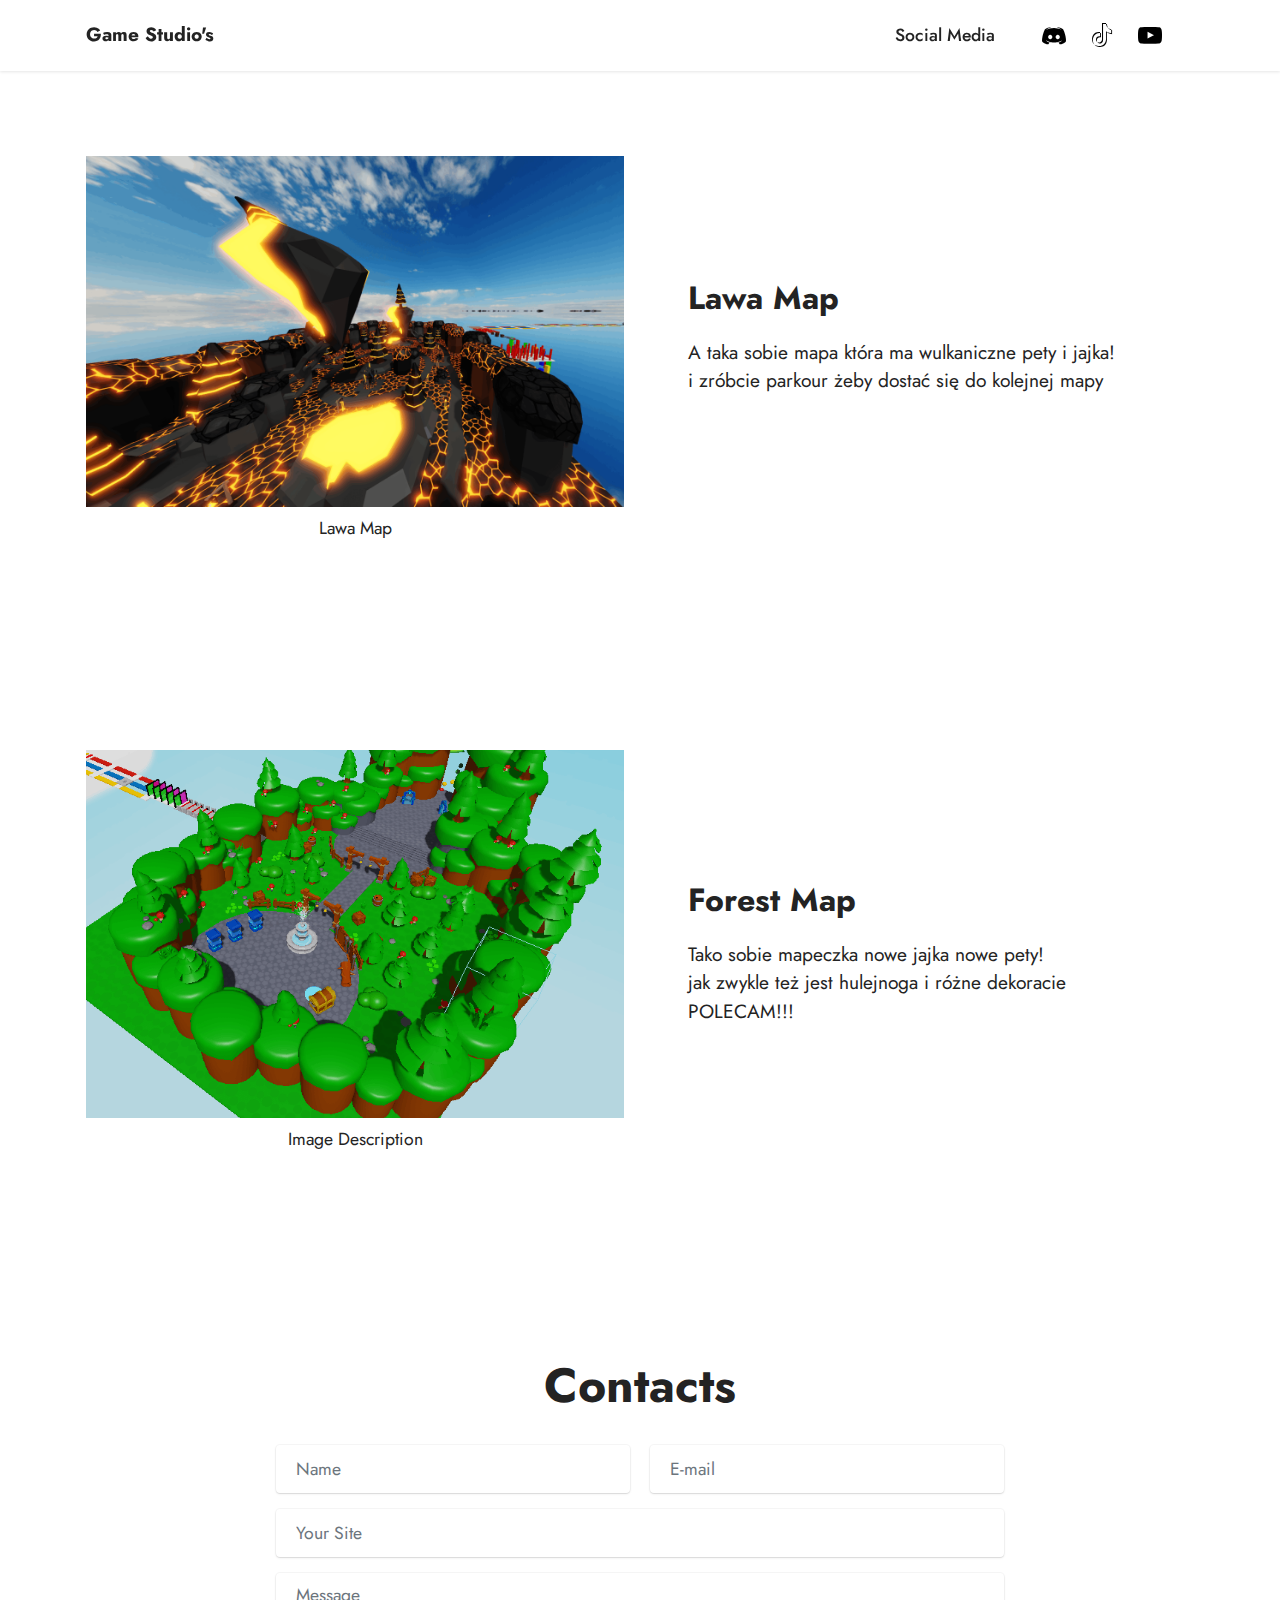
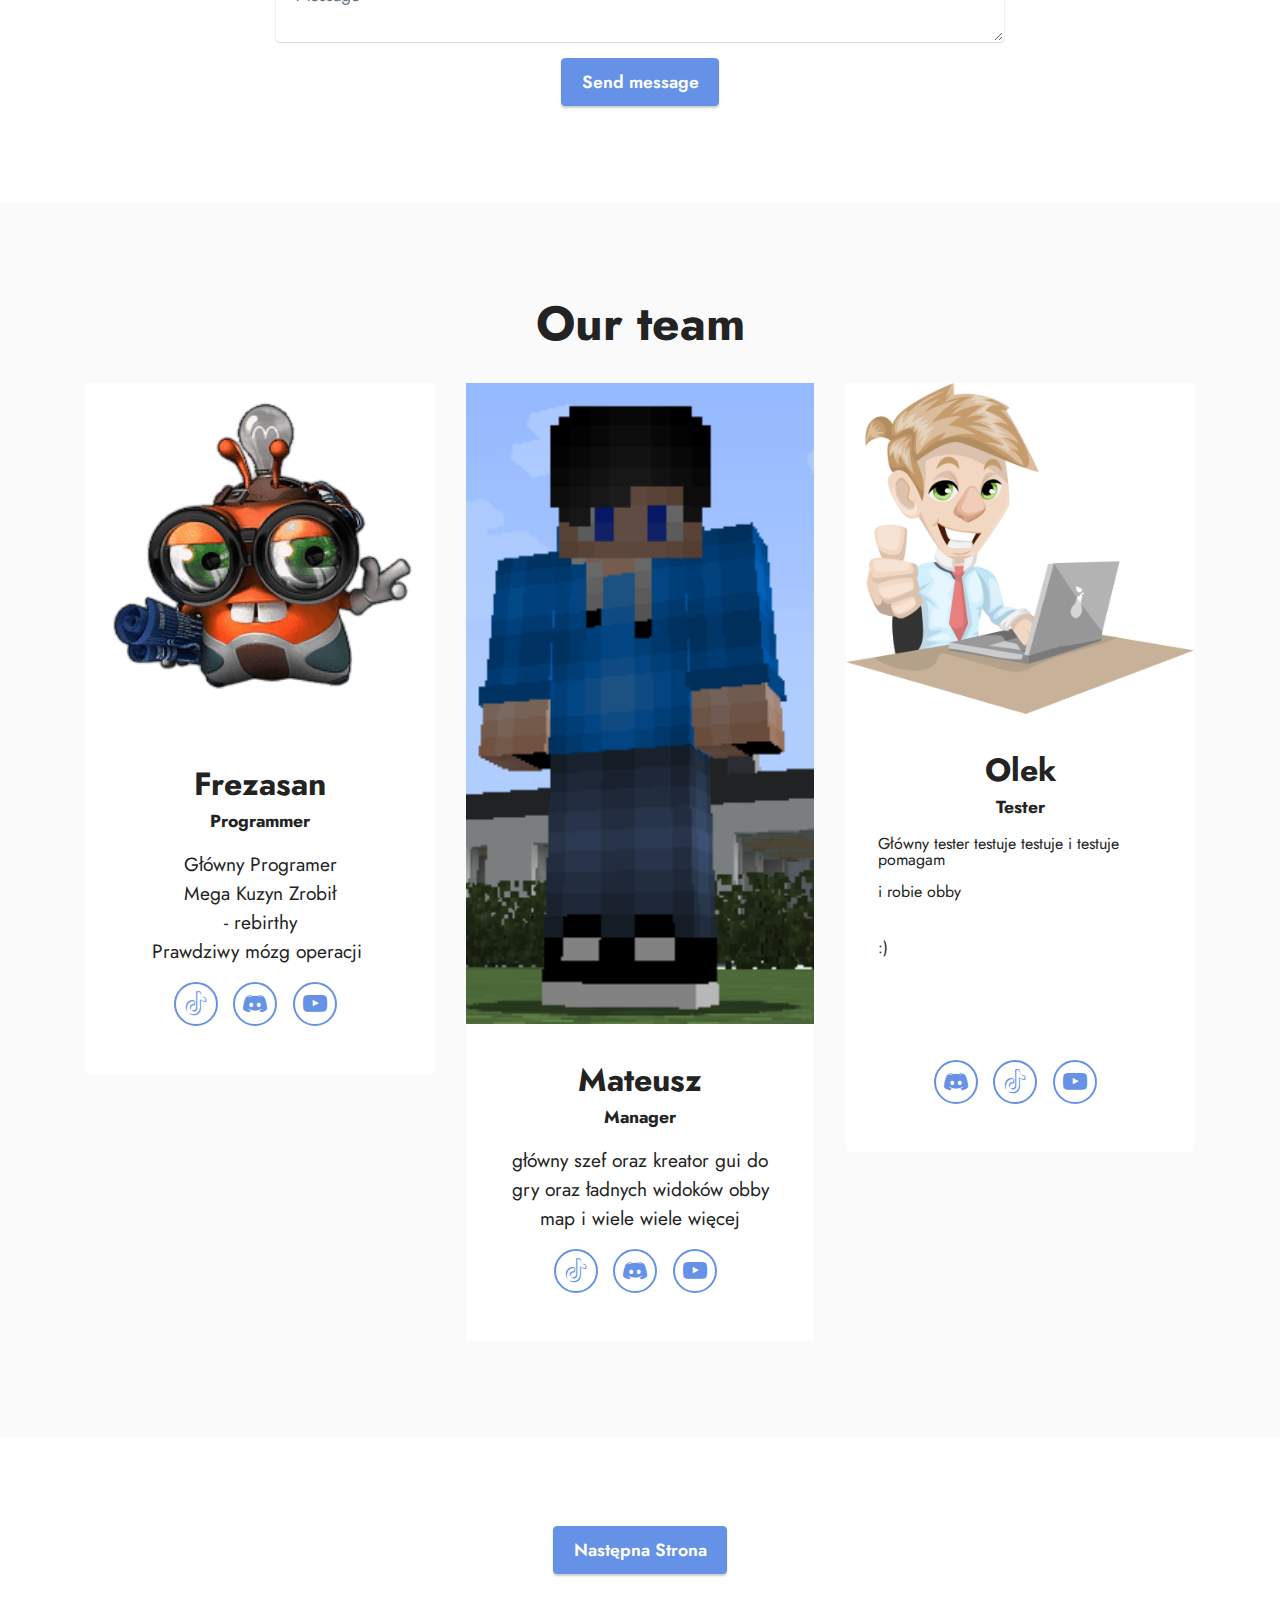
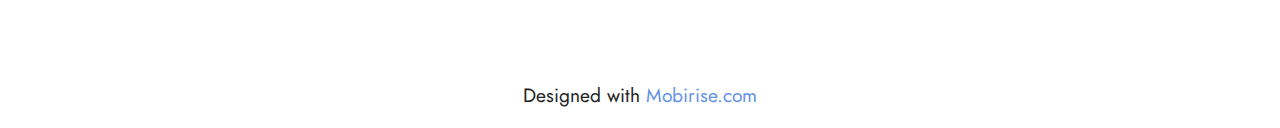
==== index.html @ 446bfffa "Add files via upload" ====
<!DOCTYPE html>
<html  >
<head>
  <!-- Site made with Mobirise Website Builder v5.7.4, https://mobirise.com -->
  <meta charset="UTF-8">
  <meta http-equiv="X-UA-Compatible" content="IE=edge">
  <meta name="generator" content="Mobirise v5.7.4, mobirise.com">
  <meta name="viewport" content="width=device-width, initial-scale=1, minimum-scale=1">
  <link rel="shortcut icon" href="assets/images/baner1-128x86.png" type="image/x-icon">
  <meta name="description" content="">
  
  
  <title>Home</title>
  <link rel="stylesheet" href="assets/bootstrap/css/bootstrap.min.css">
  <link rel="stylesheet" href="assets/bootstrap/css/bootstrap-grid.min.css">
  <link rel="stylesheet" href="assets/bootstrap/css/bootstrap-reboot.min.css">
  <link rel="stylesheet" href="assets/dropdown/css/style.css">
  <link rel="stylesheet" href="assets/socicon/css/styles.css">
  <link rel="stylesheet" href="assets/theme/css/style.css">
  <link rel="preload" href="https://fonts.googleapis.com/css?family=Jost:100,200,300,400,500,600,700,800,900,100i,200i,300i,400i,500i,600i,700i,800i,900i&display=swap" as="style" onload="this.onload=null;this.rel='stylesheet'">
  <noscript><link rel="stylesheet" href="https://fonts.googleapis.com/css?family=Jost:100,200,300,400,500,600,700,800,900,100i,200i,300i,400i,500i,600i,700i,800i,900i&display=swap"></noscript>
  <link rel="preload" as="style" href="assets/mobirise/css/mbr-additional.css"><link rel="stylesheet" href="assets/mobirise/css/mbr-additional.css" type="text/css">

  
  
  
</head>
<body>
  
  <section data-bs-version="5.1" class="menu menu3 cid-tB74f5dSyK" once="menu" id="menu3-1">
    
    <nav class="navbar navbar-dropdown navbar-fixed-top navbar-expand-lg">
        <div class="container">
            <div class="navbar-brand">
                
                <span class="navbar-caption-wrap"><a class="navbar-caption text-black display-7" href="https://mobiri.se">Game Studio's</a></span>
            </div>
            <button class="navbar-toggler" type="button" data-toggle="collapse" data-bs-toggle="collapse" data-target="#navbarSupportedContent" data-bs-target="#navbarSupportedContent" aria-controls="navbarNavAltMarkup" aria-expanded="false" aria-label="Toggle navigation">
                <div class="hamburger">
                    <span></span>
                    <span></span>
                    <span></span>
                    <span></span>
                </div>
            </button>
            <div class="collapse navbar-collapse" id="navbarSupportedContent">
                <ul class="navbar-nav nav-dropdown nav-right" data-app-modern-menu="true"><li class="nav-item"><a class="nav-link link text-black display-4" href="https://mobiri.se">Social Media</a>
                    </li></ul>
                <div class="icons-menu">
                    <a class="iconfont-wrapper" href="https://discord.com/invite/bVp4TQZF" target="_blank">
                        <span class="p-2 mbr-iconfont socicon-discord socicon"></span>
                    </a>
                    <a class="iconfont-wrapper" href="https://www.tiktok.com/@pseudonimdrozdzowka" target="_blank">
                        <span class="p-2 mbr-iconfont socicon-tiktok socicon"></span>
                    </a>
                    <a class="iconfont-wrapper" href="https://www.youtube.com/channel/UC_i3PZKjgLY1vdTa0mb56zw" target="_blank">
                        <span class="p-2 mbr-iconfont socicon-youtube socicon"></span>
                    </a>
                    
                </div>
                
            </div>
        </div>
    </nav>
</section>

<section data-bs-version="5.1" class="image1 cid-tB75ti7Ogl" id="image1-2">
    

    
    

    <div class="container">
        <div class="row align-items-center">
            <div class="col-12 col-lg-6">
                <div class="image-wrapper">
                    <img src="assets/images/leak1-1256x820.png" alt="Mobirise Website Builder">
                    <p class="mbr-description mbr-fonts-style pt-2 align-center display-4">Lawa Map</p>
                </div>
            </div>
            <div class="col-12 col-lg">
                <div class="text-wrapper">
                    <h3 class="mbr-section-title mbr-fonts-style mb-3 display-5"><strong>Lawa Map</strong></h3>
                    <p class="mbr-text mbr-fonts-style display-7">A taka sobie mapa która ma wulkaniczne pety i jajka!<br>i zróbcie parkour żeby dostać się do kolejnej mapy<br><br></p>
                </div>
            </div>
        </div>
    </div>
</section>

<section data-bs-version="5.1" class="image1 cid-tB76a4uQjI" id="image1-3">
    

    
    

    <div class="container">
        <div class="row align-items-center">
            <div class="col-12 col-lg-6">
                <div class="image-wrapper">
                    <img src="assets/images/baner-60-725x496.png" alt="Mobirise Website Builder">
                    <p class="mbr-description mbr-fonts-style pt-2 align-center display-4">
                    Image Description</p>
                </div>
            </div>
            <div class="col-12 col-lg">
                <div class="text-wrapper">
                    <h3 class="mbr-section-title mbr-fonts-style mb-3 display-5">
                        <strong>Forest Map</strong></h3>
                    <p class="mbr-text mbr-fonts-style display-7">Tako sobie mapeczka nowe jajka nowe pety!<br>jak zwykle też jest hulejnoga i różne dekoracie<br>POLECAM!!!</p>
                </div>
            </div>
        </div>
    </div>
</section>

<section data-bs-version="5.1" class="form5 cid-tB7oh4qjo2" id="form5-5">
    
    
    <div class="container">
        <div class="mbr-section-head">
            <h3 class="mbr-section-title mbr-fonts-style align-center mb-0 display-2">
                <strong>Contacts</strong>
            </h3>
            
        </div>
        <div class="row justify-content-center mt-4">
            <div class="col-lg-8 mx-auto mbr-form" data-form-type="formoid">
                <form action="https://mobirise.eu/" method="POST" class="mbr-form form-with-styler" data-form-title="Form Name"><input type="hidden" name="email" data-form-email="true" value="k2SDSgLLcsyGO9oJZUUzWiwn0sie737CnsV9lfz2QdLm0H4w/SPMigRbTn5WNDjKJdFRLqPvyVwB0y7IXFfLaw/qZVMZ4ipmIB9gosmOMdXpPDCb41FUUbUin0Lz4UrW">
                    <div class="row">
                        <div hidden="hidden" data-form-alert="" class="alert alert-success col-12">Dzieki Na pewno Otrzymam</div>
                        <div hidden="hidden" data-form-alert-danger="" class="alert alert-danger col-12">
                            Oops...! some problem!
                        </div>
                    </div>
                    <div class="dragArea row">
                        <div class="col-md col-sm-12 form-group mb-3" data-for="name">
                            <input type="text" name="name" placeholder="Name" data-form-field="name" class="form-control" value="" id="name-form5-5">
                        </div>
                        <div class="col-md col-sm-12 form-group mb-3" data-for="email">
                            <input type="email" name="email" placeholder="E-mail" data-form-field="email" class="form-control" value="" id="email-form5-5">
                        </div>
                        <div class="col-12 form-group mb-3" data-for="url">
                            <input type="url" name="url" placeholder="Your Site" data-form-field="url" class="form-control" value="" id="url-form5-5">
                        </div>
                        <div class="col-12 form-group mb-3" data-for="textarea">
                            <textarea name="textarea" placeholder="Message" data-form-field="textarea" class="form-control" id="textarea-form5-5"></textarea>
                        </div>
                        <div class="col-lg-12 col-md-12 col-sm-12 align-center mbr-section-btn">
                            <button type="submit" class="btn btn-primary display-4">Send message</button>
                        </div>
                    </div>
                </form>
            </div>
        </div>
    </div>
</section>

<section data-bs-version="5.1" class="team1 cid-tB7os67vQ3" id="team1-6">
    

    
    
    <div class="container">
        <div class="row justify-content-center">
            <div class="col-12">
                <h3 class="mbr-section-title mbr-fonts-style align-center mb-4 display-2">
                    <strong>Our team</strong>
                </h3>
                
            </div>
            <div class="col-sm-6 col-lg-4">
                <div class="card-wrap">
                    <div class="image-wrap">
                        <img src="assets/images/zyro-image-2-245x243.png" alt="Mobirise Website Builder">
                    </div>
                    <div class="content-wrap">
                        <h5 class="mbr-section-title card-title mbr-fonts-style align-center m-0 display-5">
                            <strong>Frezasan</strong></h5>
                        <h6 class="mbr-role mbr-fonts-style align-center mb-3 display-4">
                            <strong>Programmer</strong>
                        </h6>
                        <p class="card-text mbr-fonts-style align-center display-7">Główny Programer<br>Mega Kuzyn Zrobił<br>- rebirthy<br>Prawdziwy mózg operacji&nbsp;</p>
                        <div class="social-row display-7">
                            <div class="soc-item">
                                <a href="https://www.tiktok.com/@pseudonimdrozdzowka" target="_blank">
                                    <span class="mbr-iconfont socicon-tiktok socicon"></span>
                                </a>
                            </div>
                            <div class="soc-item">
                                <a href="https://discord.com/invite/bVp4TQZF" target="_blank">
                                    <span class="mbr-iconfont socicon-discord socicon"></span>
                                </a>
                            </div>
                            <div class="soc-item">
                                <a href="https://www.youtube.com/channel/UC_i3PZKjgLY1vdTa0mb56zw" target="_blank">
                                    <span class="mbr-iconfont socicon-youtube socicon"></span>
                                </a>
                            </div>
                            
                            
                        </div>
                        
                    </div>
                </div>
            </div>

            <div class="col-sm-6 col-lg-4">
                <div class="card-wrap">
                    <div class="image-wrap">
                        <img src="assets/images/zrzut-ekranu-2023-04-11-134744-165x304.png" alt="Mobirise Website Builder">
                    </div>
                    <div class="content-wrap">
                        <h5 class="mbr-section-title card-title mbr-fonts-style align-center m-0 display-5"><strong>Mateusz</strong><strong><br></strong></h5>
                        <h6 class="mbr-role mbr-fonts-style align-center mb-3 display-4">
                            <strong>Manager</strong>
                        </h6>
                        <p class="card-text mbr-fonts-style align-center display-7">główny szef oraz kreator gui do gry oraz ładnych widoków obby map i wiele wiele więcej</p>
                        <div class="social-row display-7">
                            <div class="soc-item">
                                <a href="https://www.tiktok.com/@pseudonimdrozdzowka" target="_blank">
                                    <span class="mbr-iconfont socicon-tiktok socicon"></span>
                                </a>
                            </div>
                            <div class="soc-item">
                                <a href="https://discord.com/invite/bVp4TQZF" target="_blank">
                                    <span class="mbr-iconfont socicon-discord socicon"></span>
                                </a>
                            </div>
                            <div class="soc-item">
                                <a href="https://www.youtube.com/channel/UC_i3PZKjgLY1vdTa0mb56zw" target="_blank">
                                    <span class="mbr-iconfont socicon-youtube socicon"></span>
                                </a>
                            </div>
                            
                            
                        </div>
                        
                    </div>
                </div>
            </div>

            <div class="col-sm-6 col-lg-4">
                <div class="card-wrap">
                    <div class="image-wrap">
                        <img src="assets/images/mbr-816x776.png" alt="Mobirise Website Builder">
                    </div>
                    <div class="content-wrap">
                        <h5 class="mbr-section-title card-title mbr-fonts-style align-center m-0 display-5">
                            <strong>Olek</strong></h5>
                        <h6 class="mbr-role mbr-fonts-style align-center mb-3 display-4">
                            <strong>Tester</strong></h6>
                        <p class="card-text mbr-fonts-style align-center display-7"></p><p>Główny tester testuje testuje i testuje&nbsp;<br>pomagam</p><p>i robie obby</p><br><p>:)</p><br><p><br></p><p><br></p><p></p>
                        <div class="social-row display-7">
                            <div class="soc-item">
                                <a href="https://discord.com/invite/bVp4TQZF" target="_blank">
                                    <span class="mbr-iconfont socicon-discord socicon"></span>
                                </a>
                            </div>
                            <div class="soc-item">
                                <a href="https://www.tiktok.com/@pseudonimdrozdzowka" target="_blank">
                                    <span class="mbr-iconfont socicon-tiktok socicon"></span>
                                </a>
                            </div>
                            <div class="soc-item">
                                <a href="https://www.youtube.com/channel/UC_i3PZKjgLY1vdTa0mb56zw" target="_blank">
                                    <span class="mbr-iconfont socicon-youtube socicon"></span>
                                </a>
                            </div>
                            
                            
                        </div>
                        
                    </div>
                </div>
            </div>

            
        </div>
    </div>
</section>

<section data-bs-version="5.1" class="content11 cid-tB7v09eu73" id="content11-7">
    
    <div class="container">
        <div class="row justify-content-center">
            <div class="col-md-12 col-lg-10">
                <div class="mbr-section-btn align-center"><a class="btn btn-primary display-4" href="sd.html">Następna Strona</a></div>
            </div>
        </div>
    </div>
</section><section class="display-7" style="padding: 0;align-items: center;justify-content: center;flex-wrap: wrap;    align-content: center;display: flex;position: relative;height: 4rem;"><a href="https://mobiri.se/2910805" style="flex: 1 1;height: 4rem;position: absolute;width: 100%;z-index: 1;"><img alt="" style="height: 4rem;" src="[data-uri]"></a><p style="margin: 0;text-align: center;" class="display-7">Designed with &#8204;</p><a style="z-index:1" href="https://mobirise.com">Mobirise.com </a></section><script src="assets/bootstrap/js/bootstrap.bundle.min.js"></script>  <script src="assets/smoothscroll/smooth-scroll.js"></script>  <script src="assets/ytplayer/index.js"></script>  <script src="assets/dropdown/js/navbar-dropdown.js"></script>  <script src="assets/theme/js/script.js"></script>  <script src="assets/formoid/formoid.min.js"></script>  
  
  
</body>
</html>
---- assets/dropdown/css/style.css ----
.navbar-dropdown {
  left: 0;
  padding: 0;
  position: absolute;
  right: 0;
  top: 0;
  transition: all 0.45s ease;
  z-index: 1030;
  background: #282828; }
  .navbar-dropdown .navbar-logo {
    margin-right: 0.8rem;
    transition: margin 0.3s ease-in-out;
    vertical-align: middle; }
    .navbar-dropdown .navbar-logo img {
      height: 3.125rem;
      transition: all 0.3s ease-in-out; }
    .navbar-dropdown .navbar-logo.mbr-iconfont {
      font-size: 3.125rem;
      line-height: 3.125rem; }
  .navbar-dropdown .navbar-caption {
    font-weight: 700;
    white-space: normal;
    vertical-align: -4px;
    line-height: 3.125rem !important; }
    .navbar-dropdown .navbar-caption, .navbar-dropdown .navbar-caption:hover {
      color: inherit;
      text-decoration: none; }
  .navbar-dropdown .mbr-iconfont + .navbar-caption {
    vertical-align: -1px; }
  .navbar-dropdown.navbar-fixed-top {
    position: fixed; }
  .navbar-dropdown .navbar-brand span {
    vertical-align: -4px; }
  .navbar-dropdown.bg-color.transparent {
    background: none; }
  .navbar-dropdown.navbar-short .navbar-brand {
    padding: 0.625rem 0; }
    .navbar-dropdown.navbar-short .navbar-brand span {
      vertical-align: -1px; }
  .navbar-dropdown.navbar-short .navbar-caption {
    line-height: 2.375rem !important;
    vertical-align: -2px; }
  .navbar-dropdown.navbar-short .navbar-logo {
    margin-right: 0.5rem; }
    .navbar-dropdown.navbar-short .navbar-logo img {
      height: 2.375rem; }
    .navbar-dropdown.navbar-short .navbar-logo.mbr-iconfont {
      font-size: 2.375rem;
      line-height: 2.375rem; }
  .navbar-dropdown.navbar-short .mbr-table-cell {
    height: 3.625rem; }
  .navbar-dropdown .navbar-close {
    left: 0.6875rem;
    position: fixed;
    top: 0.75rem;
    z-index: 1000; }
  .navbar-dropdown .hamburger-icon {
    content: "";
    display: inline-block;
    vertical-align: middle;
    width: 16px;
    -webkit-box-shadow: 0 -6px 0 1px #282828,0 0 0 1px #282828,0 6px 0 1px #282828;
    -moz-box-shadow: 0 -6px 0 1px #282828,0 0 0 1px #282828,0 6px 0 1px #282828;
    box-shadow: 0 -6px 0 1px #282828,0 0 0 1px #282828,0 6px 0 1px #282828; }

.dropdown-menu .dropdown-toggle[data-toggle="dropdown-submenu"]::after {
  border-bottom: 0.35em solid transparent;
  border-left: 0.35em solid;
  border-right: 0;
  border-top: 0.35em solid transparent;
  margin-left: 0.3rem; }

.dropdown-menu .dropdown-item:focus {
  outline: 0; }

.nav-dropdown {
  font-size: 0.75rem;
  font-weight: 500;
  height: auto !important; }
  .nav-dropdown .nav-btn {
    padding-left: 1rem; }
  .nav-dropdown .link {
    margin: .667em 1.667em;
    font-weight: 500;
    padding: 0;
    transition: color .2s ease-in-out; }
    .nav-dropdown .link.dropdown-toggle {
      margin-right: 2.583em; }
      .nav-dropdown .link.dropdown-toggle::after {
        margin-left: .25rem;
        border-top: 0.35em solid;
        border-right: 0.35em solid transparent;
        border-left: 0.35em solid transparent;
        border-bottom: 0; }
      .nav-dropdown .link.dropdown-toggle[aria-expanded="true"] {
        margin: 0;
        padding: 0.667em 3.263em  0.667em 1.667em; }
  .nav-dropdown .link::after,
  .nav-dropdown .dropdown-item::after {
    color: inherit; }
  .nav-dropdown .btn {
    font-size: 0.75rem;
    font-weight: 700;
    letter-spacing: 0;
    margin-bottom: 0;
    padding-left: 1.25rem;
    padding-right: 1.25rem; }
  .nav-dropdown .dropdown-menu {
    border-radius: 0;
    border: 0;
    left: 0;
    margin: 0;
    padding-bottom: 1.25rem;
    padding-top: 1.25rem;
    position: relative; }
  .nav-dropdown .dropdown-submenu {
    margin-left: 0.125rem;
    top: 0; }
  .nav-dropdown .dropdown-item {
    font-weight: 500;
    line-height: 2;
    padding: 0.3846em 4.615em 0.3846em 1.5385em;
    position: relative;
    transition: color .2s ease-in-out, background-color .2s ease-in-out; }
    .nav-dropdown .dropdown-item::after {
      margin-top: -0.3077em;
      position: absolute;
      right: 1.1538em;
      top: 50%; }
    .nav-dropdown .dropdown-item:focus, .nav-dropdown .dropdown-item:hover {
      background: none; }

@media (max-width: 767px) {
  .nav-dropdown.navbar-toggleable-sm {
    bottom: 0;
    display: none;
    left: 0;
    overflow-x: hidden;
    position: fixed;
    top: 0;
    transform: translateX(-100%);
    -ms-transform: translateX(-100%);
    -webkit-transform: translateX(-100%);
    width: 18.75rem;
    z-index: 999; } }
.nav-dropdown.navbar-toggleable-xl {
  bottom: 0;
  display: none;
  left: 0;
  overflow-x: hidden;
  position: fixed;
  top: 0;
  transform: translateX(-100%);
  -ms-transform: translateX(-100%);
  -webkit-transform: translateX(-100%);
  width: 18.75rem;
  z-index: 999; }

.nav-dropdown-sm {
  display: block !important;
  overflow-x: hidden;
  overflow: auto;
  padding-top: 3.875rem; }
  .nav-dropdown-sm::after {
    content: "";
    display: block;
    height: 3rem;
    width: 100%; }
  .nav-dropdown-sm.collapse.in ~ .navbar-close {
    display: block !important; }
  .nav-dropdown-sm.collapsing, .nav-dropdown-sm.collapse.in {
    transform: translateX(0);
    -ms-transform: translateX(0);
    -webkit-transform: translateX(0);
    transition: all 0.25s ease-out;
    -webkit-transition: all 0.25s ease-out;
    background: #282828; }
  .nav-dropdown-sm.collapsing[aria-expanded="false"] {
    transform: translateX(-100%);
    -ms-transform: translateX(-100%);
    -webkit-transform: translateX(-100%); }
  .nav-dropdown-sm .nav-item {
    display: block;
    margin-left: 0 !important;
    padding-left: 0; }
  .nav-dropdown-sm .link,
  .nav-dropdown-sm .dropdown-item {
    border-top: 1px dotted rgba(255, 255, 255, 0.1);
    font-size: 0.8125rem;
    line-height: 1.6;
    margin: 0 !important;
    padding: 0.875rem 2.4rem 0.875rem 1.5625rem !important;
    position: relative;
    white-space: normal; }
    .nav-dropdown-sm .link:focus, .nav-dropdown-sm .link:hover,
    .nav-dropdown-sm .dropdown-item:focus,
    .nav-dropdown-sm .dropdown-item:hover {
      background: rgba(0, 0, 0, 0.2) !important;
      color: #c0a375; }
  .nav-dropdown-sm .nav-btn {
    position: relative;
    padding: 1.5625rem 1.5625rem 0 1.5625rem; }
    .nav-dropdown-sm .nav-btn::before {
      border-top: 1px dotted rgba(255, 255, 255, 0.1);
      content: "";
      left: 0;
      position: absolute;
      top: 0;
      width: 100%; }
    .nav-dropdown-sm .nav-btn + .nav-btn {
      padding-top: 0.625rem; }
      .nav-dropdown-sm .nav-btn + .nav-btn::before {
        display: none; }
  .nav-dropdown-sm .btn {
    padding: 0.625rem 0; }
  .nav-dropdown-sm .dropdown-toggle[data-toggle="dropdown-submenu"]::after {
    margin-left: .25rem;
    border-top: 0.35em solid;
    border-right: 0.35em solid transparent;
    border-left: 0.35em solid transparent;
    border-bottom: 0; }
  .nav-dropdown-sm .dropdown-toggle[data-toggle="dropdown-submenu"][aria-expanded="true"]::after {
    border-top: 0;
    border-right: 0.35em solid transparent;
    border-left: 0.35em solid transparent;
    border-bottom: 0.35em solid; }
  .nav-dropdown-sm .dropdown-menu {
    margin: 0;
    padding: 0;
    position: relative;
    top: 0;
    left: 0;
    width: 100%;
    border: 0;
    float: none;
    border-radius: 0;
    background: none; }
  .nav-dropdown-sm .dropdown-submenu {
    left: 100%;
    margin-left: 0.125rem;
    margin-top: -1.25rem;
    top: 0; }

.navbar-toggleable-sm .nav-dropdown .dropdown-menu {
  position: absolute; }

.navbar-toggleable-sm .nav-dropdown .dropdown-submenu {
  left: 100%;
  margin-left: 0.125rem;
  margin-top: -1.25rem;
  top: 0; }

.navbar-toggleable-sm.opened .nav-dropdown .dropdown-menu {
  position: relative; }

.navbar-toggleable-sm.opened .nav-dropdown .dropdown-submenu {
  left: 0;
  margin-left: 00rem;
  margin-top: 0rem;
  top: 0; }

.is-builder .nav-dropdown.collapsing {
  transition: none !important; }
---- assets/socicon/css/styles.css ----
@charset "UTF-8";

@font-face {
  font-family: 'Socicon';
  src:  url('../fonts/socicon.eot');
  src:  url('../fonts/socicon.eot?#iefix') format('embedded-opentype'),
    url('../fonts/socicon.woff2') format('woff2'),
    url('../fonts/socicon.ttf') format('truetype'),
    url('../fonts/socicon.woff') format('woff'),
    url('../fonts/socicon.svg#socicon') format('svg');
  font-weight: normal;
  font-style: normal;
  font-display: swap;
}

[data-icon]:before {
  font-family: "socicon" !important;
  content: attr(data-icon);
  font-style: normal !important;
  font-weight: normal !important;
  font-variant: normal !important;
  text-transform: none !important;
  speak: none;
  line-height: 1;
  -webkit-font-smoothing: antialiased;
  -moz-osx-font-smoothing: grayscale;
}

[class^="socicon-"], [class*=" socicon-"] {
  /* use !important to prevent issues with browser extensions that change fonts */
  font-family: 'Socicon' !important;
  speak: none;
  font-style: normal;
  font-weight: normal;
  font-variant: normal;
  text-transform: none;
  line-height: 1;

  /* Better Font Rendering =========== */
  -webkit-font-smoothing: antialiased;
  -moz-osx-font-smoothing: grayscale;
}

.socicon-eitaa:before {
  content: "\e97c";
}
.socicon-soroush:before {
  content: "\e97d";
}
.socicon-bale:before {
  content: "\e97e";
}
.socicon-zazzle:before {
  content: "\e97b";
}
.socicon-society6:before {
  content: "\e97a";
}
.socicon-redbubble:before {
  content: "\e979";
}
.socicon-avvo:before {
  content: "\e978";
}
.socicon-stitcher:before {
  content: "\e977";
}
.socicon-googlehangouts:before {
  content: "\e974";
}
.socicon-dlive:before {
  content: "\e975";
}
.socicon-vsco:before {
  content: "\e976";
}
.socicon-flipboard:before {
  content: "\e973";
}
.socicon-ubuntu:before {
  content: "\e958";
}
.socicon-artstation:before {
  content: "\e959";
}
.socicon-invision:before {
  content: "\e95a";
}
.socicon-torial:before {
  content: "\e95b";
}
.socicon-collectorz:before {
  content: "\e95c";
}
.socicon-seenthis:before {
  content: "\e95d";
}
.socicon-googleplaymusic:before {
  content: "\e95e";
}
.socicon-debian:before {
  content: "\e95f";
}
.socicon-filmfreeway:before {
  content: "\e960";
}
.socicon-gnome:before {
  content: "\e961";
}
.socicon-itchio:before {
  content: "\e962";
}
.socicon-jamendo:before {
  content: "\e963";
}
.socicon-mix:before {
  content: "\e964";
}
.socicon-sharepoint:before {
  content: "\e965";
}
.socicon-tinder:before {
  content: "\e966";
}
.socicon-windguru:before {
  content: "\e967";
}
.socicon-cdbaby:before {
  content: "\e968";
}
.socicon-elementaryos:before {
  content: "\e969";
}
.socicon-stage32:before {
  content: "\e96a";
}
.socicon-tiktok:before {
  content: "\e96b";
}
.socicon-gitter:before {
  content: "\e96c";
}
.socicon-letterboxd:before {
  content: "\e96d";
}
.socicon-threema:before {
  content: "\e96e";
}
.socicon-splice:before {
  content: "\e96f";
}
.socicon-metapop:before {
  content: "\e970";
}
.socicon-naver:before {
  content: "\e971";
}
.socicon-remote:before {
  content: "\e972";
}
.socicon-internet:before {
  content: "\e957";
}
.socicon-moddb:before {
  content: "\e94b";
}
.socicon-indiedb:before {
  content: "\e94c";
}
.socicon-traxsource:before {
  content: "\e94d";
}
.socicon-gamefor:before {
  content: "\e94e";
}
.socicon-pixiv:before {
  content: "\e94f";
}
.socicon-myanimelist:before {
  content: "\e950";
}
.socicon-blackberry:before {
  content: "\e951";
}
.socicon-wickr:before {
  content: "\e952";
}
.socicon-spip:before {
  content: "\e953";
}
.socicon-napster:before {
  content: "\e954";
}
.socicon-beatport:before {
  content: "\e955";
}
.socicon-hackerone:before {
  content: "\e956";
}
.socicon-hackernews:before {
  content: "\e946";
}
.socicon-smashwords:before {
  content: "\e947";
}
.socicon-kobo:before {
  content: "\e948";
}
.socicon-bookbub:before {
  content: "\e949";
}
.socicon-mailru:before {
  content: "\e94a";
}
.socicon-gitlab:before {
  content: "\e945";
}
.socicon-instructables:before {
  content: "\e944";
}
.socicon-portfolio:before {
  content: "\e943";
}
.socicon-codered:before {
  content: "\e940";
}
.socicon-origin:before {
  content: "\e941";
}
.socicon-nextdoor:before {
  content: "\e942";
}
.socicon-udemy:before {
  content: "\e93f";
}
.socicon-livemaster:before {
  content: "\e93e";
}
.socicon-crunchbase:before {
  content: "\e93b";
}
.socicon-homefy:before {
  content: "\e93c";
}
.socicon-calendly:before {
  content: "\e93d";
}
.socicon-realtor:before {
  content: "\e90f";
}
.socicon-tidal:before {
  content: "\e910";
}
.socicon-qobuz:before {
  content: "\e911";
}
.socicon-natgeo:before {
  content: "\e912";
}
.socicon-mastodon:before {
  content: "\e913";
}
.socicon-unsplash:before {
  content: "\e914";
}
.socicon-homeadvisor:before {
  content: "\e915";
}
.socicon-angieslist:before {
  content: "\e916";
}
.socicon-codepen:before {
  content: "\e917";
}
.socicon-slack:before {
  content: "\e918";
}
.socicon-openaigym:before {
  content: "\e919";
}
.socicon-logmein:before {
  content: "\e91a";
}
.socicon-fiverr:before {
  content: "\e91b";
}
.socicon-gotomeeting:before {
  content: "\e91c";
}
.socicon-aliexpress:before {
  content: "\e91d";
}
.socicon-guru:before {
  content: "\e91e";
}
.socicon-appstore:before {
  content: "\e91f";
}
.socicon-homes:before {
  content: "\e920";
}
.socicon-zoom:before {
  content: "\e921";
}
.socicon-alibaba:before {
  content: "\e922";
}
.socicon-craigslist:before {
  content: "\e923";
}
.socicon-wix:before {
  content: "\e924";
}
.socicon-redfin:before {
  content: "\e925";
}
.socicon-googlecalendar:before {
  content: "\e926";
}
.socicon-shopify:before {
  content: "\e927";
}
.socicon-freelancer:before {
  content: "\e928";
}
.socicon-seedrs:before {
  content: "\e929";
}
.socicon-bing:before {
  content: "\e92a";
}
.socicon-doodle:before {
  content: "\e92b";
}
.socicon-bonanza:before {
  content: "\e92c";
}
.socicon-squarespace:before {
  content: "\e92d";
}
.socicon-toptal:before {
  content: "\e92e";
}
.socicon-gust:before {
  content: "\e92f";
}
.socicon-ask:before {
  content: "\e930";
}
.socicon-trulia:before {
  content: "\e931";
}
.socicon-loomly:before {
  content: "\e932";
}
.socicon-ghost:before {
  content: "\e933";
}
.socicon-upwork:before {
  content: "\e934";
}
.socicon-fundable:before {
  content: "\e935";
}
.socicon-booking:before {
  content: "\e936";
}
.socicon-googlemaps:before {
  content: "\e937";
}
.socicon-zillow:before {
  content: "\e938";
}
.socicon-niconico:before {
  content: "\e939";
}
.socicon-toneden:before {
  content: "\e93a";
}
.socicon-augment:before {
  content: "\e908";
}
.socicon-bitbucket:before {
  content: "\e909";
}
.socicon-fyuse:before {
  content: "\e90a";
}
.socicon-yt-gaming:before {
  content: "\e90b";
}
.socicon-sketchfab:before {
  content: "\e90c";
}
.socicon-mobcrush:before {
  content: "\e90d";
}
.socicon-microsoft:before {
  content: "\e90e";
}
.socicon-pandora:before {
  content: "\e907";
}
.socicon-messenger:before {
  content: "\e906";
}
.socicon-gamewisp:before {
  content: "\e905";
}
.socicon-bloglovin:before {
  content: "\e904";
}
.socicon-tunein:before {
  content: "\e903";
}
.socicon-gamejolt:before {
  content: "\e901";
}
.socicon-trello:before {
  content: "\e902";
}
.socicon-spreadshirt:before {
  content: "\e900";
}
.socicon-500px:before {
  content: "\e000";
}
.socicon-8tracks:before {
  content: "\e001";
}
.socicon-airbnb:before {
  content: "\e002";
}
.socicon-alliance:before {
  content: "\e003";
}
.socicon-amazon:before {
  content: "\e004";
}
.socicon-amplement:before {
  content: "\e005";
}
.socicon-android:before {
  content: "\e006";
}
.socicon-angellist:before {
  content: "\e007";
}
.socicon-apple:before {
  content: "\e008";
}
.socicon-appnet:before {
  content: "\e009";
}
.socicon-baidu:before {
  content: "\e00a";
}
.socicon-bandcamp:before {
  content: "\e00b";
}
.socicon-battlenet:before {
  content: "\e00c";
}
.socicon-mixer:before {
  content: "\e00d";
}
.socicon-bebee:before {
  content: "\e00e";
}
.socicon-bebo:before {
  content: "\e00f";
}
.socicon-behance:before {
  content: "\e010";
}
.socicon-blizzard:before {
  content: "\e011";
}
.socicon-blogger:before {
  content: "\e012";
}
.socicon-buffer:before {
  content: "\e013";
}
.socicon-chrome:before {
  content: "\e014";
}
.socicon-coderwall:before {
  content: "\e015";
}
.socicon-curse:before {
  content: "\e016";
}
.socicon-dailymotion:before {
  content: "\e017";
}
.socicon-deezer:before {
  content: "\e018";
}
.socicon-delicious:before {
  content: "\e019";
}
.socicon-deviantart:before {
  content: "\e01a";
}
.socicon-diablo:before {
  content: "\e01b";
}
.socicon-digg:before {
  content: "\e01c";
}
.socicon-discord:before {
  content: "\e01d";
}
.socicon-disqus:before {
  content: "\e01e";
}
.socicon-douban:before {
  content: "\e01f";
}
.socicon-draugiem:before {
  content: "\e020";
}
.socicon-dribbble:before {
  content: "\e021";
}
.socicon-drupal:before {
  content: "\e022";
}
.socicon-ebay:before {
  content: "\e023";
}
.socicon-ello:before {
  content: "\e024";
}
.socicon-endomodo:before {
  content: "\e025";
}
.socicon-envato:before {
  content: "\e026";
}
.socicon-etsy:before {
  content: "\e027";
}
.socicon-facebook:before {
  content: "\e028";
}
.socicon-feedburner:before {
  content: "\e029";
}
.socicon-filmweb:before {
  content: "\e02a";
}
.socicon-firefox:before {
  content: "\e02b";
}
.socicon-flattr:before {
  content: "\e02c";
}
.socicon-flickr:before {
  content: "\e02d";
}
.socicon-formulr:before {
  content: "\e02e";
}
.socicon-forrst:before {
  content: "\e02f";
}
.socicon-foursquare:before {
  content: "\e030";
}
.socicon-friendfeed:before {
  content: "\e031";
}
.socicon-github:before {
  content: "\e032";
}
.socicon-goodreads:before {
  content: "\e033";
}
.socicon-google:before {
  content: "\e034";
}
.socicon-googlescholar:before {
  content: "\e035";
}
.socicon-googlegroups:before {
  content: "\e036";
}
.socicon-googlephotos:before {
  content: "\e037";
}
.socicon-googleplus:before {
  content: "\e038";
}
.socicon-grooveshark:before {
  content: "\e039";
}
.socicon-hackerrank:before {
  content: "\e03a";
}
.socicon-hearthstone:before {
  content: "\e03b";
}
.socicon-hellocoton:before {
  content: "\e03c";
}
.socicon-heroes:before {
  content: "\e03d";
}
.socicon-smashcast:before {
  content: "\e03e";
}
.socicon-horde:before {
  content: "\e03f";
}
.socicon-houzz:before {
  content: "\e040";
}
.socicon-icq:before {
  content: "\e041";
}
.socicon-identica:before {
  content: "\e042";
}
.socicon-imdb:before {
  content: "\e043";
}
.socicon-instagram:before {
  content: "\e044";
}
.socicon-issuu:before {
  content: "\e045";
}
.socicon-istock:before {
  content: "\e046";
}
.socicon-itunes:before {
  content: "\e047";
}
.socicon-keybase:before {
  content: "\e048";
}
.socicon-lanyrd:before {
  content: "\e049";
}
.socicon-lastfm:before {
  content: "\e04a";
}
.socicon-line:before {
  content: "\e04b";
}
.socicon-linkedin:before {
  content: "\e04c";
}
.socicon-livejournal:before {
  content: "\e04d";
}
.socicon-lyft:before {
  content: "\e04e";
}
.socicon-macos:before {
  content: "\e04f";
}
.socicon-mail:before {
  content: "\e050";
}
.socicon-medium:before {
  content: "\e051";
}
.socicon-meetup:before {
  content: "\e052";
}
.socicon-mixcloud:before {
  content: "\e053";
}
.socicon-modelmayhem:before {
  content: "\e054";
}
.socicon-mumble:before {
  content: "\e055";
}
.socicon-myspace:before {
  content: "\e056";
}
.socicon-newsvine:before {
  content: "\e057";
}
.socicon-nintendo:before {
  content: "\e058";
}
.socicon-npm:before {
  content: "\e059";
}
.socicon-odnoklassniki:before {
  content: "\e05a";
}
.socicon-openid:before {
  content: "\e05b";
}
.socicon-opera:before {
  content: "\e05c";
}
.socicon-outlook:before {
  content: "\e05d";
}
.socicon-overwatch:before {
  content: "\e05e";
}
.socicon-patreon:before {
  content: "\e05f";
}
.socicon-paypal:before {
  content: "\e060";
}
.socicon-periscope:before {
  content: "\e061";
}
.socicon-persona:before {
  content: "\e062";
}
.socicon-pinterest:before {
  content: "\e063";
}
.socicon-play:before {
  content: "\e064";
}
.socicon-player:before {
  content: "\e065";
}
.socicon-playstation:before {
  content: "\e066";
}
.socicon-pocket:before {
  content: "\e067";
}
.socicon-qq:before {
  content: "\e068";
}
.socicon-quora:before {
  content: "\e069";
}
.socicon-raidcall:before {
  content: "\e06a";
}
.socicon-ravelry:before {
  content: "\e06b";
}
.socicon-reddit:before {
  content: "\e06c";
}
.socicon-renren:before {
  content: "\e06d";
}
.socicon-researchgate:before {
  content: "\e06e";
}
.socicon-residentadvisor:before {
  content: "\e06f";
}
.socicon-reverbnation:before {
  content: "\e070";
}
.socicon-rss:before {
  content: "\e071";
}
.socicon-sharethis:before {
  content: "\e072";
}
.socicon-skype:before {
  content: "\e073";
}
.socicon-slideshare:before {
  content: "\e074";
}
.socicon-smugmug:before {
  content: "\e075";
}
.socicon-snapchat:before {
  content: "\e076";
}
.socicon-songkick:before {
  content: "\e077";
}
.socicon-soundcloud:before {
  content: "\e078";
}
.socicon-spotify:before {
  content: "\e079";
}
.socicon-stackexchange:before {
  content: "\e07a";
}
.socicon-stackoverflow:before {
  content: "\e07b";
}
.socicon-starcraft:before {
  content: "\e07c";
}
.socicon-stayfriends:before {
  content: "\e07d";
}
.socicon-steam:before {
  content: "\e07e";
}
.socicon-storehouse:before {
  content: "\e07f";
}
.socicon-strava:before {
  content: "\e080";
}
.socicon-streamjar:before {
  content: "\e081";
}
.socicon-stumbleupon:before {
  content: "\e082";
}
.socicon-swarm:before {
  content: "\e083";
}
.socicon-teamspeak:before {
  content: "\e084";
}
.socicon-teamviewer:before {
  content: "\e085";
}
.socicon-technorati:before {
  content: "\e086";
}
.socicon-telegram:before {
  content: "\e087";
}
.socicon-tripadvisor:before {
  content: "\e088";
}
.socicon-tripit:before {
  content: "\e089";
}
.socicon-triplej:before {
  content: "\e08a";
}
.socicon-tumblr:before {
  content: "\e08b";
}
.socicon-twitch:before {
  content: "\e08c";
}
.socicon-twitter:before {
  content: "\e08d";
}
.socicon-uber:before {
  content: "\e08e";
}
.socicon-ventrilo:before {
  content: "\e08f";
}
.socicon-viadeo:before {
  content: "\e090";
}
.socicon-viber:before {
  content: "\e091";
}
.socicon-viewbug:before {
  content: "\e092";
}
.socicon-vimeo:before {
  content: "\e093";
}
.socicon-vine:before {
  content: "\e094";
}
.socicon-vkontakte:before {
  content: "\e095";
}
.socicon-warcraft:before {
  content: "\e096";
}
.socicon-wechat:before {
  content: "\e097";
}
.socicon-weibo:before {
  content: "\e098";
}
.socicon-whatsapp:before {
  content: "\e099";
}
.socicon-wikipedia:before {
  content: "\e09a";
}
.socicon-windows:before {
  content: "\e09b";
}
.socicon-wordpress:before {
  content: "\e09c";
}
.socicon-wykop:before {
  content: "\e09d";
}
.socicon-xbox:before {
  content: "\e09e";
}
.socicon-xing:before {
  content: "\e09f";
}
.socicon-yahoo:before {
  content: "\e0a0";
}
.socicon-yammer:before {
  content: "\e0a1";
}
.socicon-yandex:before {
  content: "\e0a2";
}
.socicon-yelp:before {
  content: "\e0a3";
}
.socicon-younow:before {
  content: "\e0a4";
}
.socicon-youtube:before {
  content: "\e0a5";
}
.socicon-zapier:before {
  content: "\e0a6";
}
.socicon-zerply:before {
  content: "\e0a7";
}
.socicon-zomato:before {
  content: "\e0a8";
}
.socicon-zynga:before {
  content: "\e0a9";
}
---- assets/theme/css/style.css ----
@charset "UTF-8";
section {
  background-color: #ffffff;
}

body {
  font-style: normal;
  line-height: 1.5;
  font-weight: 400;
  color: #232323;
  position: relative;
}

button {
  background-color: transparent;
  border-color: transparent;
}

section,
.container,
.container-fluid {
  position: relative;
  word-wrap: break-word;
}

a.mbr-iconfont:hover {
  text-decoration: none;
}

.article .lead p,
.article .lead ul,
.article .lead ol,
.article .lead pre,
.article .lead blockquote {
  margin-bottom: 0;
}

a {
  font-style: normal;
  font-weight: 400;
  cursor: pointer;
}
a, a:hover {
  text-decoration: none;
}

.mbr-section-title {
  font-style: normal;
  line-height: 1.3;
}

.mbr-section-subtitle {
  line-height: 1.3;
}

.mbr-text {
  font-style: normal;
  line-height: 1.7;
}

h1,
h2,
h3,
h4,
h5,
h6,
.display-1,
.display-2,
.display-4,
.display-5,
.display-7,
span,
p,
a {
  line-height: 1;
  word-break: break-word;
  word-wrap: break-word;
  font-weight: 400;
}

b,
strong {
  font-weight: bold;
}

input:-webkit-autofill, input:-webkit-autofill:hover, input:-webkit-autofill:focus, input:-webkit-autofill:active {
  transition-delay: 9999s;
  -webkit-transition-property: background-color, color;
  transition-property: background-color, color;
}

textarea[type=hidden] {
  display: none;
}

section {
  background-position: 50% 50%;
  background-repeat: no-repeat;
  background-size: cover;
}
section .mbr-background-video,
section .mbr-background-video-preview {
  position: absolute;
  bottom: 0;
  left: 0;
  right: 0;
  top: 0;
}

.hidden {
  visibility: hidden;
}

.mbr-z-index20 {
  z-index: 20;
}

/*! Base colors */
.mbr-white {
  color: #ffffff;
}

.mbr-black {
  color: #111111;
}

.mbr-bg-white {
  background-color: #ffffff;
}

.mbr-bg-black {
  background-color: #000000;
}

/*! Text-aligns */
.align-left {
  text-align: left;
}

.align-center {
  text-align: center;
}

.align-right {
  text-align: right;
}

/*! Font-weight  */
.mbr-light {
  font-weight: 300;
}

.mbr-regular {
  font-weight: 400;
}

.mbr-semibold {
  font-weight: 500;
}

.mbr-bold {
  font-weight: 700;
}

/*! Media  */
.media-content {
  flex-basis: 100%;
}

.media-container-row {
  display: flex;
  flex-direction: row;
  flex-wrap: wrap;
  justify-content: center;
  align-content: center;
  align-items: start;
}
.media-container-row .media-size-item {
  width: 400px;
}

.media-container-column {
  display: flex;
  flex-direction: column;
  flex-wrap: wrap;
  justify-content: center;
  align-content: center;
  align-items: stretch;
}
.media-container-column > * {
  width: 100%;
}

@media (min-width: 992px) {
  .media-container-row {
    flex-wrap: nowrap;
  }
}
figure {
  margin-bottom: 0;
  overflow: hidden;
}

figure[mbr-media-size] {
  transition: width 0.1s;
}

img,
iframe {
  display: block;
  width: 100%;
}

.card {
  background-color: transparent;
  border: none;
}

.card-box {
  width: 100%;
}

.card-img {
  text-align: center;
  flex-shrink: 0;
  -webkit-flex-shrink: 0;
}

.media {
  max-width: 100%;
  margin: 0 auto;
}

.mbr-figure {
  align-self: center;
}

.media-container > div {
  max-width: 100%;
}

.mbr-figure img,
.card-img img {
  width: 100%;
}

@media (max-width: 991px) {
  .media-size-item {
    width: auto !important;
  }

  .media {
    width: auto;
  }

  .mbr-figure {
    width: 100% !important;
  }
}
/*! Buttons */
.mbr-section-btn {
  margin-left: -0.6rem;
  margin-right: -0.6rem;
  font-size: 0;
}

.btn {
  font-weight: 600;
  border-width: 1px;
  font-style: normal;
  margin: 0.6rem 0.6rem;
  white-space: normal;
  transition: all 0.2s ease-in-out;
  display: inline-flex;
  align-items: center;
  justify-content: center;
  word-break: break-word;
}

.btn-sm {
  font-weight: 600;
  letter-spacing: 0px;
  transition: all 0.3s ease-in-out;
}

.btn-md {
  font-weight: 600;
  letter-spacing: 0px;
  transition: all 0.3s ease-in-out;
}

.btn-lg {
  font-weight: 600;
  letter-spacing: 0px;
  transition: all 0.3s ease-in-out;
}

.btn-form {
  margin: 0;
}
.btn-form:hover {
  cursor: pointer;
}

nav .mbr-section-btn {
  margin-left: 0rem;
  margin-right: 0rem;
}

/*! Btn icon margin */
.btn .mbr-iconfont,
.btn.btn-sm .mbr-iconfont {
  order: 1;
  cursor: pointer;
  margin-left: 0.5rem;
  vertical-align: sub;
}

.btn.btn-md .mbr-iconfont,
.btn.btn-md .mbr-iconfont {
  margin-left: 0.8rem;
}

.mbr-regular {
  font-weight: 400;
}

.mbr-semibold {
  font-weight: 500;
}

.mbr-bold {
  font-weight: 700;
}

[type=submit] {
  -webkit-appearance: none;
}

/*! Full-screen */
.mbr-fullscreen .mbr-overlay {
  min-height: 100vh;
}

.mbr-fullscreen {
  display: flex;
  display: -moz-flex;
  display: -ms-flex;
  display: -o-flex;
  align-items: center;
  min-height: 100vh;
  padding-top: 3rem;
  padding-bottom: 3rem;
}

/*! Map */
.map {
  height: 25rem;
  position: relative;
}
.map iframe {
  width: 100%;
  height: 100%;
}

/*! Scroll to top arrow */
.mbr-arrow-up {
  bottom: 25px;
  right: 90px;
  position: fixed;
  text-align: right;
  z-index: 5000;
  color: #ffffff;
  font-size: 22px;
}

.mbr-arrow-up a {
  background: rgba(0, 0, 0, 0.2);
  border-radius: 50%;
  color: #fff;
  display: inline-block;
  height: 60px;
  width: 60px;
  border: 2px solid #fff;
  outline-style: none !important;
  position: relative;
  text-decoration: none;
  transition: all 0.3s ease-in-out;
  cursor: pointer;
  text-align: center;
}
.mbr-arrow-up a:hover {
  background-color: rgba(0, 0, 0, 0.4);
}
.mbr-arrow-up a i {
  line-height: 60px;
}

.mbr-arrow-up-icon {
  display: block;
  color: #fff;
}

.mbr-arrow-up-icon::before {
  content: "›";
  display: inline-block;
  font-family: serif;
  font-size: 22px;
  line-height: 1;
  font-style: normal;
  position: relative;
  top: 6px;
  left: -4px;
  transform: rotate(-90deg);
}

/*! Arrow Down */
.mbr-arrow {
  position: absolute;
  bottom: 45px;
  left: 50%;
  width: 60px;
  height: 60px;
  cursor: pointer;
  background-color: rgba(80, 80, 80, 0.5);
  border-radius: 50%;
  transform: translateX(-50%);
}
@media (max-width: 767px) {
  .mbr-arrow {
    display: none;
  }
}
.mbr-arrow > a {
  display: inline-block;
  text-decoration: none;
  outline-style: none;
  -webkit-animation: arrowdown 1.7s ease-in-out infinite;
          animation: arrowdown 1.7s ease-in-out infinite;
  color: #ffffff;
}
.mbr-arrow > a > i {
  position: absolute;
  top: -2px;
  left: 15px;
  font-size: 2rem;
}

#scrollToTop a i::before {
  content: "";
  position: absolute;
  display: block;
  border-bottom: 2.5px solid #fff;
  border-left: 2.5px solid #fff;
  width: 27.8%;
  height: 27.8%;
  left: 50%;
  top: 51%;
  transform: translateY(-30%) translateX(-50%) rotate(135deg);
}

@keyframes arrowdown {
  0% {
    transform: translateY(0px);
  }
  50% {
    transform: translateY(-5px);
  }
  100% {
    transform: translateY(0px);
  }
}
@-webkit-keyframes arrowdown {
  0% {
    transform: translateY(0px);
  }
  50% {
    transform: translateY(-5px);
  }
  100% {
    transform: translateY(0px);
  }
}
@media (max-width: 500px) {
  .mbr-arrow-up {
    left: 0;
    right: 0;
    text-align: center;
  }
}
/*Gradients animation*/
@keyframes gradient-animation {
  from {
    background-position: 0% 100%;
    -webkit-animation-timing-function: ease-in-out;
            animation-timing-function: ease-in-out;
  }
  to {
    background-position: 100% 0%;
    -webkit-animation-timing-function: ease-in-out;
            animation-timing-function: ease-in-out;
  }
}
@-webkit-keyframes gradient-animation {
  from {
    background-position: 0% 100%;
    -webkit-animation-timing-function: ease-in-out;
            animation-timing-function: ease-in-out;
  }
  to {
    background-position: 100% 0%;
    -webkit-animation-timing-function: ease-in-out;
            animation-timing-function: ease-in-out;
  }
}
.bg-gradient {
  background-size: 200% 200%;
  animation: gradient-animation 5s infinite alternate;
  -webkit-animation: gradient-animation 5s infinite alternate;
}

.menu .navbar-brand {
  display: -webkit-flex;
}
.menu .navbar-brand span {
  display: flex;
  display: -webkit-flex;
}
.menu .navbar-brand .navbar-caption-wrap {
  display: -webkit-flex;
}
.menu .navbar-brand .navbar-logo img {
  display: -webkit-flex;
  width: auto;
}
@media (min-width: 768px) and (max-width: 991px) {
  .menu .navbar-toggleable-sm .navbar-nav {
    display: -ms-flexbox;
  }
}
@media (max-width: 991px) {
  .menu .navbar-collapse {
    max-height: 93.5vh;
  }
  .menu .navbar-collapse.show {
    overflow: auto;
  }
}
@media (min-width: 992px) {
  .menu .navbar-nav.nav-dropdown {
    display: -webkit-flex;
  }
  .menu .navbar-toggleable-sm .navbar-collapse {
    display: -webkit-flex !important;
  }
  .menu .collapsed .navbar-collapse {
    max-height: 93.5vh;
  }
  .menu .collapsed .navbar-collapse.show {
    overflow: auto;
  }
}
@media (max-width: 767px) {
  .menu .navbar-collapse {
    max-height: 80vh;
  }
}

.nav-link .mbr-iconfont {
  margin-right: 0.5rem;
}

.navbar {
  display: -webkit-flex;
  -webkit-flex-wrap: wrap;
  -webkit-align-items: center;
  -webkit-justify-content: space-between;
}

.navbar-collapse {
  -webkit-flex-basis: 100%;
  -webkit-flex-grow: 1;
  -webkit-align-items: center;
}

.nav-dropdown .link {
  padding: 0.667em 1.667em !important;
  margin: 0 !important;
}

.nav {
  display: -webkit-flex;
  -webkit-flex-wrap: wrap;
}

.row {
  display: -webkit-flex;
  -webkit-flex-wrap: wrap;
}

.justify-content-center {
  -webkit-justify-content: center;
}

.form-inline {
  display: -webkit-flex;
}

.card-wrapper {
  -webkit-flex: 1;
}

.carousel-control {
  z-index: 10;
  display: -webkit-flex;
}

.carousel-controls {
  display: -webkit-flex;
}

.media {
  display: -webkit-flex;
}

.form-group:focus {
  outline: none;
}

.jq-selectbox__select {
  padding: 7px 0;
  position: relative;
}

.jq-selectbox__dropdown {
  overflow: hidden;
  border-radius: 10px;
  position: absolute;
  top: 100%;
  left: 0 !important;
  width: 100% !important;
}

.jq-selectbox__trigger-arrow {
  right: 0;
  transform: translateY(-50%);
}

.jq-selectbox li {
  padding: 1.07em 0.5em;
}

input[type=range] {
  padding-left: 0 !important;
  padding-right: 0 !important;
}

.modal-dialog,
.modal-content {
  height: 100%;
}

.modal-dialog .carousel-inner {
  height: calc(100vh - 1.75rem);
}
@media (max-width: 575px) {
  .modal-dialog .carousel-inner {
    height: calc(100vh - 1rem);
  }
}

.carousel-item {
  text-align: center;
}

.carousel-item img {
  margin: auto;
}

.navbar-toggler {
  align-self: flex-start;
  padding: 0.25rem 0.75rem;
  font-size: 1.25rem;
  line-height: 1;
  background: transparent;
  border: 1px solid transparent;
  border-radius: 0.25rem;
}

.navbar-toggler:focus,
.navbar-toggler:hover {
  text-decoration: none;
  box-shadow: none;
}

.navbar-toggler-icon {
  display: inline-block;
  width: 1.5em;
  height: 1.5em;
  vertical-align: middle;
  content: "";
  background: no-repeat center center;
  background-size: 100% 100%;
}

.navbar-toggler-left {
  position: absolute;
  left: 1rem;
}

.navbar-toggler-right {
  position: absolute;
  right: 1rem;
}

.card-img {
  width: auto;
}

.menu .navbar.collapsed:not(.beta-menu) {
  flex-direction: column;
}

.carousel-item.active,
.carousel-item-next,
.carousel-item-prev {
  display: flex;
}

.note-air-layout .dropup .dropdown-menu,
.note-air-layout .navbar-fixed-bottom .dropdown .dropdown-menu {
  bottom: initial !important;
}

html,
body {
  height: auto;
  min-height: 100vh;
}

.dropup .dropdown-toggle::after {
  display: none;
}

.form-asterisk {
  font-family: initial;
  position: absolute;
  top: -2px;
  font-weight: normal;
}

.form-control-label {
  position: relative;
  cursor: pointer;
  margin-bottom: 0.357em;
  padding: 0;
}

.alert {
  color: #ffffff;
  border-radius: 0;
  border: 0;
  font-size: 1.1rem;
  line-height: 1.5;
  margin-bottom: 1.875rem;
  padding: 1.25rem;
  position: relative;
  text-align: center;
}
.alert.alert-form::after {
  background-color: inherit;
  bottom: -7px;
  content: "";
  display: block;
  height: 14px;
  left: 50%;
  margin-left: -7px;
  position: absolute;
  transform: rotate(45deg);
  width: 14px;
}

.form-control {
  background-color: #ffffff;
  background-clip: border-box;
  color: #232323;
  line-height: 1rem !important;
  height: auto;
  padding: 0.6rem 1.2rem;
  transition: border-color 0.25s ease 0s;
  border: 1px solid transparent !important;
  border-radius: 4px;
  box-shadow: rgba(0, 0, 0, 0.07) 0px 1px 1px 0px, rgba(0, 0, 0, 0.07) 0px 1px 3px 0px, rgba(0, 0, 0, 0.03) 0px 0px 0px 1px;
}
.form-active .form-control:invalid {
  border-color: red;
}

form .row {
  margin-left: -0.6rem;
  margin-right: -0.6rem;
}
form .row [class*=col] {
  padding-left: 0.6rem;
  padding-right: 0.6rem;
}

form .mbr-section-btn {
  margin: 0;
  padding-left: 0.6rem;
  padding-right: 0.6rem;
}

form .btn {
  display: flex;
  padding: 0.6rem 1.2rem;
  margin: 0;
}

form .form-check-input {
  margin-top: 0.5;
}

textarea.form-control {
  line-height: 1.5rem !important;
}

.form-group {
  margin-bottom: 1.2rem;
}

.form-control,
form .btn {
  min-height: 48px;
}

.gdpr-block label span.textGDPR input[name=gdpr] {
  top: 7px;
}

.form-control:focus {
  box-shadow: none;
}

:focus {
  outline: none;
}

.mbr-overlay {
  background-color: #000;
  bottom: 0;
  left: 0;
  opacity: 0.5;
  position: absolute;
  right: 0;
  top: 0;
  z-index: 0;
  pointer-events: none;
}

blockquote {
  font-style: italic;
  padding: 3rem;
  font-size: 1.09rem;
  position: relative;
  border-left: 3px solid;
}

ul,
ol,
pre,
blockquote {
  margin-bottom: 2.3125rem;
}

.mt-4 {
  margin-top: 2rem !important;
}

.mb-4 {
  margin-bottom: 2rem !important;
}

@media (min-width: 992px) {
  .container {
    padding-left: 16px;
    padding-right: 16px;
  }

  .row {
    margin-left: -16px;
    margin-right: -16px;
  }
  .row > [class*=col] {
    padding-left: 16px;
    padding-right: 16px;
  }
}
@media (min-width: 768px) {
  .container-fluid {
    padding-left: 32px;
    padding-right: 32px;
  }
}
@media (min-width: 768px) and (max-width: 991px) {
  .mbr-container {
    padding-left: 32px;
    padding-right: 32px;
  }
}
@media (max-width: 767px) {
  .mbr-container {
    padding-left: 16px;
    padding-right: 16px;
  }
}
.card-wrapper,
.item-wrapper {
  overflow: hidden;
}

.app-video-wrapper > img {
  opacity: 1;
}

.item {
  position: relative;
}

.dropdown-menu .dropdown-menu {
  left: 100%;
}

.dropdown-item + .dropdown-menu {
  display: none;
}

.dropdown-item:hover + .dropdown-menu,
.dropdown-menu:hover {
  display: block;
}

@media (min-aspect-ratio: 16/9) {
  .mbr-video-foreground {
    height: 300% !important;
    top: -100% !important;
  }
}
@media (max-aspect-ratio: 16/9) {
  .mbr-video-foreground {
    width: 300% !important;
    left: -100% !important;
  }
}.engine {
	position: absolute;
	text-indent: -2400px;
	text-align: center;
	padding: 0;
	top: 0;
	left: -2400px;
}
---- assets/mobirise/css/mbr-additional.css ----
body {
  font-family: Jost;
}
.display-1 {
  font-family: 'Jost', sans-serif;
  font-size: 4.6rem;
  line-height: 1.1;
}
.display-1 > .mbr-iconfont {
  font-size: 5.75rem;
}
.display-2 {
  font-family: 'Jost', sans-serif;
  font-size: 3rem;
  line-height: 1.1;
}
.display-2 > .mbr-iconfont {
  font-size: 3.75rem;
}
.display-4 {
  font-family: 'Jost', sans-serif;
  font-size: 1.1rem;
  line-height: 1.5;
}
.display-4 > .mbr-iconfont {
  font-size: 1.375rem;
}
.display-5 {
  font-family: 'Jost', sans-serif;
  font-size: 2rem;
  line-height: 1.5;
}
.display-5 > .mbr-iconfont {
  font-size: 2.5rem;
}
.display-7 {
  font-family: 'Jost', sans-serif;
  font-size: 1.2rem;
  line-height: 1.5;
}
.display-7 > .mbr-iconfont {
  font-size: 1.5rem;
}
/* ---- Fluid typography for mobile devices ---- */
/* 1.4 - font scale ratio ( bootstrap == 1.42857 ) */
/* 100vw - current viewport width */
/* (48 - 20)  48 == 48rem == 768px, 20 == 20rem == 320px(minimal supported viewport) */
/* 0.65 - min scale variable, may vary */
@media (max-width: 992px) {
  .display-1 {
    font-size: 3.68rem;
  }
}
@media (max-width: 768px) {
  .display-1 {
    font-size: 3.22rem;
    font-size: calc( 2.26rem + (4.6 - 2.26) * ((100vw - 20rem) / (48 - 20)));
    line-height: calc( 1.1 * (2.26rem + (4.6 - 2.26) * ((100vw - 20rem) / (48 - 20))));
  }
  .display-2 {
    font-size: 2.4rem;
    font-size: calc( 1.7rem + (3 - 1.7) * ((100vw - 20rem) / (48 - 20)));
    line-height: calc( 1.3 * (1.7rem + (3 - 1.7) * ((100vw - 20rem) / (48 - 20))));
  }
  .display-4 {
    font-size: 0.88rem;
    font-size: calc( 1.0350000000000001rem + (1.1 - 1.0350000000000001) * ((100vw - 20rem) / (48 - 20)));
    line-height: calc( 1.4 * (1.0350000000000001rem + (1.1 - 1.0350000000000001) * ((100vw - 20rem) / (48 - 20))));
  }
  .display-5 {
    font-size: 1.6rem;
    font-size: calc( 1.35rem + (2 - 1.35) * ((100vw - 20rem) / (48 - 20)));
    line-height: calc( 1.4 * (1.35rem + (2 - 1.35) * ((100vw - 20rem) / (48 - 20))));
  }
  .display-7 {
    font-size: 0.96rem;
    font-size: calc( 1.07rem + (1.2 - 1.07) * ((100vw - 20rem) / (48 - 20)));
    line-height: calc( 1.4 * (1.07rem + (1.2 - 1.07) * ((100vw - 20rem) / (48 - 20))));
  }
}
/* Buttons */
.btn {
  padding: 0.6rem 1.2rem;
  border-radius: 4px;
}
.btn-sm {
  padding: 0.6rem 1.2rem;
  border-radius: 4px;
}
.btn-md {
  padding: 0.6rem 1.2rem;
  border-radius: 4px;
}
.btn-lg {
  padding: 1rem 2.6rem;
  border-radius: 4px;
}
.bg-primary {
  background-color: #6592e6 !important;
}
.bg-success {
  background-color: #40b0bf !important;
}
.bg-info {
  background-color: #47b5ed !important;
}
.bg-warning {
  background-color: #ffe161 !important;
}
.bg-danger {
  background-color: #ff9966 !important;
}
.btn-primary,
.btn-primary:active {
  background-color: #6592e6 !important;
  border-color: #6592e6 !important;
  color: #ffffff !important;
  box-shadow: 0 2px 2px 0 rgba(0, 0, 0, 0.2);
}
.btn-primary:hover,
.btn-primary:focus,
.btn-primary.focus,
.btn-primary.active {
  color: #ffffff !important;
  background-color: #2260d2 !important;
  border-color: #2260d2 !important;
  box-shadow: 0 2px 5px 0 rgba(0, 0, 0, 0.2);
}
.btn-primary.disabled,
.btn-primary:disabled {
  color: #ffffff !important;
  background-color: #2260d2 !important;
  border-color: #2260d2 !important;
}
.btn-secondary,
.btn-secondary:active {
  background-color: #ff6666 !important;
  border-color: #ff6666 !important;
  color: #ffffff !important;
  box-shadow: 0 2px 2px 0 rgba(0, 0, 0, 0.2);
}
.btn-secondary:hover,
.btn-secondary:focus,
.btn-secondary.focus,
.btn-secondary.active {
  color: #ffffff !important;
  background-color: #ff0f0f !important;
  border-color: #ff0f0f !important;
  box-shadow: 0 2px 5px 0 rgba(0, 0, 0, 0.2);
}
.btn-secondary.disabled,
.btn-secondary:disabled {
  color: #ffffff !important;
  background-color: #ff0f0f !important;
  border-color: #ff0f0f !important;
}
.btn-info,
.btn-info:active {
  background-color: #47b5ed !important;
  border-color: #47b5ed !important;
  color: #ffffff !important;
  box-shadow: 0 2px 2px 0 rgba(0, 0, 0, 0.2);
}
.btn-info:hover,
.btn-info:focus,
.btn-info.focus,
.btn-info.active {
  color: #ffffff !important;
  background-color: #148cca !important;
  border-color: #148cca !important;
  box-shadow: 0 2px 5px 0 rgba(0, 0, 0, 0.2);
}
.btn-info.disabled,
.btn-info:disabled {
  color: #ffffff !important;
  background-color: #148cca !important;
  border-color: #148cca !important;
}
.btn-success,
.btn-success:active {
  background-color: #40b0bf !important;
  border-color: #40b0bf !important;
  color: #ffffff !important;
  box-shadow: 0 2px 2px 0 rgba(0, 0, 0, 0.2);
}
.btn-success:hover,
.btn-success:focus,
.btn-success.focus,
.btn-success.active {
  color: #ffffff !important;
  background-color: #2a747e !important;
  border-color: #2a747e !important;
  box-shadow: 0 2px 5px 0 rgba(0, 0, 0, 0.2);
}
.btn-success.disabled,
.btn-success:disabled {
  color: #ffffff !important;
  background-color: #2a747e !important;
  border-color: #2a747e !important;
}
.btn-warning,
.btn-warning:active {
  background-color: #ffe161 !important;
  border-color: #ffe161 !important;
  color: #614f00 !important;
  box-shadow: 0 2px 2px 0 rgba(0, 0, 0, 0.2);
}
.btn-warning:hover,
.btn-warning:focus,
.btn-warning.focus,
.btn-warning.active {
  color: #0a0800 !important;
  background-color: #ffd10a !important;
  border-color: #ffd10a !important;
  box-shadow: 0 2px 5px 0 rgba(0, 0, 0, 0.2);
}
.btn-warning.disabled,
.btn-warning:disabled {
  color: #614f00 !important;
  background-color: #ffd10a !important;
  border-color: #ffd10a !important;
}
.btn-danger,
.btn-danger:active {
  background-color: #ff9966 !important;
  border-color: #ff9966 !important;
  color: #ffffff !important;
  box-shadow: 0 2px 2px 0 rgba(0, 0, 0, 0.2);
}
.btn-danger:hover,
.btn-danger:focus,
.btn-danger.focus,
.btn-danger.active {
  color: #ffffff !important;
  background-color: #ff5f0f !important;
  border-color: #ff5f0f !important;
  box-shadow: 0 2px 5px 0 rgba(0, 0, 0, 0.2);
}
.btn-danger.disabled,
.btn-danger:disabled {
  color: #ffffff !important;
  background-color: #ff5f0f !important;
  border-color: #ff5f0f !important;
}
.btn-white,
.btn-white:active {
  background-color: #fafafa !important;
  border-color: #fafafa !important;
  color: #7a7a7a !important;
  box-shadow: 0 2px 2px 0 rgba(0, 0, 0, 0.2);
}
.btn-white:hover,
.btn-white:focus,
.btn-white.focus,
.btn-white.active {
  color: #4f4f4f !important;
  background-color: #cfcfcf !important;
  border-color: #cfcfcf !important;
  box-shadow: 0 2px 5px 0 rgba(0, 0, 0, 0.2);
}
.btn-white.disabled,
.btn-white:disabled {
  color: #7a7a7a !important;
  background-color: #cfcfcf !important;
  border-color: #cfcfcf !important;
}
.btn-black,
.btn-black:active {
  background-color: #232323 !important;
  border-color: #232323 !important;
  color: #ffffff !important;
  box-shadow: 0 2px 2px 0 rgba(0, 0, 0, 0.2);
}
.btn-black:hover,
.btn-black:focus,
.btn-black.focus,
.btn-black.active {
  color: #ffffff !important;
  background-color: #000000 !important;
  border-color: #000000 !important;
  box-shadow: 0 2px 5px 0 rgba(0, 0, 0, 0.2);
}
.btn-black.disabled,
.btn-black:disabled {
  color: #ffffff !important;
  background-color: #000000 !important;
  border-color: #000000 !important;
}
.btn-primary-outline,
.btn-primary-outline:active {
  background-color: transparent !important;
  border-color: transparent;
  color: #6592e6;
}
.btn-primary-outline:hover,
.btn-primary-outline:focus,
.btn-primary-outline.focus,
.btn-primary-outline.active {
  color: #2260d2 !important;
  background-color: transparent!important;
  border-color: transparent!important;
  box-shadow: none!important;
}
.btn-primary-outline.disabled,
.btn-primary-outline:disabled {
  color: #ffffff !important;
  background-color: #6592e6 !important;
  border-color: #6592e6 !important;
}
.btn-secondary-outline,
.btn-secondary-outline:active {
  background-color: transparent !important;
  border-color: transparent;
  color: #ff6666;
}
.btn-secondary-outline:hover,
.btn-secondary-outline:focus,
.btn-secondary-outline.focus,
.btn-secondary-outline.active {
  color: #ff0f0f !important;
  background-color: transparent!important;
  border-color: transparent!important;
  box-shadow: none!important;
}
.btn-secondary-outline.disabled,
.btn-secondary-outline:disabled {
  color: #ffffff !important;
  background-color: #ff6666 !important;
  border-color: #ff6666 !important;
}
.btn-info-outline,
.btn-info-outline:active {
  background-color: transparent !important;
  border-color: transparent;
  color: #47b5ed;
}
.btn-info-outline:hover,
.btn-info-outline:focus,
.btn-info-outline.focus,
.btn-info-outline.active {
  color: #148cca !important;
  background-color: transparent!important;
  border-color: transparent!important;
  box-shadow: none!important;
}
.btn-info-outline.disabled,
.btn-info-outline:disabled {
  color: #ffffff !important;
  background-color: #47b5ed !important;
  border-color: #47b5ed !important;
}
.btn-success-outline,
.btn-success-outline:active {
  background-color: transparent !important;
  border-color: transparent;
  color: #40b0bf;
}
.btn-success-outline:hover,
.btn-success-outline:focus,
.btn-success-outline.focus,
.btn-success-outline.active {
  color: #2a747e !important;
  background-color: transparent!important;
  border-color: transparent!important;
  box-shadow: none!important;
}
.btn-success-outline.disabled,
.btn-success-outline:disabled {
  color: #ffffff !important;
  background-color: #40b0bf !important;
  border-color: #40b0bf !important;
}
.btn-warning-outline,
.btn-warning-outline:active {
  background-color: transparent !important;
  border-color: transparent;
  color: #ffe161;
}
.btn-warning-outline:hover,
.btn-warning-outline:focus,
.btn-warning-outline.focus,
.btn-warning-outline.active {
  color: #ffd10a !important;
  background-color: transparent!important;
  border-color: transparent!important;
  box-shadow: none!important;
}
.btn-warning-outline.disabled,
.btn-warning-outline:disabled {
  color: #614f00 !important;
  background-color: #ffe161 !important;
  border-color: #ffe161 !important;
}
.btn-danger-outline,
.btn-danger-outline:active {
  background-color: transparent !important;
  border-color: transparent;
  color: #ff9966;
}
.btn-danger-outline:hover,
.btn-danger-outline:focus,
.btn-danger-outline.focus,
.btn-danger-outline.active {
  color: #ff5f0f !important;
  background-color: transparent!important;
  border-color: transparent!important;
  box-shadow: none!important;
}
.btn-danger-outline.disabled,
.btn-danger-outline:disabled {
  color: #ffffff !important;
  background-color: #ff9966 !important;
  border-color: #ff9966 !important;
}
.btn-black-outline,
.btn-black-outline:active {
  background-color: transparent !important;
  border-color: transparent;
  color: #232323;
}
.btn-black-outline:hover,
.btn-black-outline:focus,
.btn-black-outline.focus,
.btn-black-outline.active {
  color: #000000 !important;
  background-color: transparent!important;
  border-color: transparent!important;
  box-shadow: none!important;
}
.btn-black-outline.disabled,
.btn-black-outline:disabled {
  color: #ffffff !important;
  background-color: #232323 !important;
  border-color: #232323 !important;
}
.btn-white-outline,
.btn-white-outline:active {
  background-color: transparent !important;
  border-color: transparent;
  color: #fafafa;
}
.btn-white-outline:hover,
.btn-white-outline:focus,
.btn-white-outline.focus,
.btn-white-outline.active {
  color: #cfcfcf !important;
  background-color: transparent!important;
  border-color: transparent!important;
  box-shadow: none!important;
}
.btn-white-outline.disabled,
.btn-white-outline:disabled {
  color: #7a7a7a !important;
  background-color: #fafafa !important;
  border-color: #fafafa !important;
}
.text-primary {
  color: #6592e6 !important;
}
.text-secondary {
  color: #ff6666 !important;
}
.text-success {
  color: #40b0bf !important;
}
.text-info {
  color: #47b5ed !important;
}
.text-warning {
  color: #ffe161 !important;
}
.text-danger {
  color: #ff9966 !important;
}
.text-white {
  color: #fafafa !important;
}
.text-black {
  color: #232323 !important;
}
a.text-primary:hover,
a.text-primary:focus,
a.text-primary.active {
  color: #205ac5 !important;
}
a.text-secondary:hover,
a.text-secondary:focus,
a.text-secondary.active {
  color: #ff0000 !important;
}
a.text-success:hover,
a.text-success:focus,
a.text-success.active {
  color: #266a73 !important;
}
a.text-info:hover,
a.text-info:focus,
a.text-info.active {
  color: #1283bc !important;
}
a.text-warning:hover,
a.text-warning:focus,
a.text-warning.active {
  color: #facb00 !important;
}
a.text-danger:hover,
a.text-danger:focus,
a.text-danger.active {
  color: #ff5500 !important;
}
a.text-white:hover,
a.text-white:focus,
a.text-white.active {
  color: #c7c7c7 !important;
}
a.text-black:hover,
a.text-black:focus,
a.text-black.active {
  color: #000000 !important;
}
a[class*="text-"]:not(.nav-link):not(.dropdown-item):not([role]):not(.navbar-caption) {
  position: relative;
  background-image: transparent;
  background-size: 10000px 2px;
  background-repeat: no-repeat;
  background-position: 0px 1.2em;
  background-position: -10000px 1.2em;
}
a[class*="text-"]:not(.nav-link):not(.dropdown-item):not([role]):not(.navbar-caption):hover {
  transition: background-position 2s ease-in-out;
  background-image: linear-gradient(currentColor 50%, currentColor 50%);
  background-position: 0px 1.2em;
}
.nav-tabs .nav-link.active {
  color: #6592e6;
}
.nav-tabs .nav-link:not(.active) {
  color: #232323;
}
.alert-success {
  background-color: #70c770;
}
.alert-info {
  background-color: #47b5ed;
}
.alert-warning {
  background-color: #ffe161;
}
.alert-danger {
  background-color: #ff9966;
}
.mbr-gallery-filter li.active .btn {
  background-color: #6592e6;
  border-color: #6592e6;
  color: #ffffff;
}
.mbr-gallery-filter li.active .btn:focus {
  box-shadow: none;
}
a,
a:hover {
  color: #6592e6;
}
.mbr-plan-header.bg-primary .mbr-plan-subtitle,
.mbr-plan-header.bg-primary .mbr-plan-price-desc {
  color: #ffffff;
}
.mbr-plan-header.bg-success .mbr-plan-subtitle,
.mbr-plan-header.bg-success .mbr-plan-price-desc {
  color: #a0d8df;
}
.mbr-plan-header.bg-info .mbr-plan-subtitle,
.mbr-plan-header.bg-info .mbr-plan-price-desc {
  color: #ffffff;
}
.mbr-plan-header.bg-warning .mbr-plan-subtitle,
.mbr-plan-header.bg-warning .mbr-plan-price-desc {
  color: #ffffff;
}
.mbr-plan-header.bg-danger .mbr-plan-subtitle,
.mbr-plan-header.bg-danger .mbr-plan-price-desc {
  color: #ffffff;
}
/* Scroll to top button*/
.scrollToTop_wraper {
  display: none;
}
.form-control {
  font-family: 'Jost', sans-serif;
  font-size: 1.1rem;
  line-height: 1.5;
  font-weight: 400;
}
.form-control > .mbr-iconfont {
  font-size: 1.375rem;
}
.form-control:hover,
.form-control:focus {
  box-shadow: rgba(0, 0, 0, 0.07) 0px 1px 1px 0px, rgba(0, 0, 0, 0.07) 0px 1px 3px 0px, rgba(0, 0, 0, 0.03) 0px 0px 0px 1px;
  border-color: #6592e6 !important;
}
.form-control:-webkit-input-placeholder {
  font-family: 'Jost', sans-serif;
  font-size: 1.1rem;
  line-height: 1.5;
  font-weight: 400;
}
.form-control:-webkit-input-placeholder > .mbr-iconfont {
  font-size: 1.375rem;
}
blockquote {
  border-color: #6592e6;
}
/* Forms */
.jq-selectbox li:hover,
.jq-selectbox li.selected {
  background-color: #6592e6;
  color: #ffffff;
}
.jq-number__spin {
  transition: 0.25s ease;
}
.jq-number__spin:hover {
  border-color: #6592e6;
}
.jq-selectbox .jq-selectbox__trigger-arrow,
.jq-number__spin.minus:after,
.jq-number__spin.plus:after {
  transition: 0.4s;
  border-top-color: #353535;
  border-bottom-color: #353535;
}
.jq-selectbox:hover .jq-selectbox__trigger-arrow,
.jq-number__spin.minus:hover:after,
.jq-number__spin.plus:hover:after {
  border-top-color: #6592e6;
  border-bottom-color: #6592e6;
}
.xdsoft_datetimepicker .xdsoft_calendar td.xdsoft_default,
.xdsoft_datetimepicker .xdsoft_calendar td.xdsoft_current,
.xdsoft_datetimepicker .xdsoft_timepicker .xdsoft_time_box > div > div.xdsoft_current {
  color: #ffffff !important;
  background-color: #6592e6 !important;
  box-shadow: none !important;
}
.xdsoft_datetimepicker .xdsoft_calendar td:hover,
.xdsoft_datetimepicker .xdsoft_timepicker .xdsoft_time_box > div > div:hover {
  color: #000000 !important;
  background: #ff6666 !important;
  box-shadow: none !important;
}
.lazy-bg {
  background-image: none !important;
}
.lazy-placeholder:not(section),
.lazy-none {
  display: block;
  position: relative;
  padding-bottom: 56.25%;
  width: 100%;
  height: auto;
}
iframe.lazy-placeholder,
.lazy-placeholder:after {
  content: '';
  position: absolute;
  width: 200px;
  height: 200px;
  background: transparent no-repeat center;
  background-size: contain;
  top: 50%;
  left: 50%;
  transform: translateX(-50%) translateY(-50%);
  background-image: url("data:image/svg+xml;charset=UTF-8,%3csvg width='32' height='32' viewBox='0 0 64 64' xmlns='http://www.w3.org/2000/svg' stroke='%236592e6' %3e%3cg fill='none' fill-rule='evenodd'%3e%3cg transform='translate(16 16)' stroke-width='2'%3e%3ccircle stroke-opacity='.5' cx='16' cy='16' r='16'/%3e%3cpath d='M32 16c0-9.94-8.06-16-16-16'%3e%3canimateTransform attributeName='transform' type='rotate' from='0 16 16' to='360 16 16' dur='1s' repeatCount='indefinite'/%3e%3c/path%3e%3c/g%3e%3c/g%3e%3c/svg%3e");
}
section.lazy-placeholder:after {
  opacity: 0.5;
}
body {
  overflow-x: hidden;
}
a {
  transition: color 0.6s;
}
.cid-tB74f5dSyK {
  z-index: 1000;
  width: 100%;
  position: relative;
  min-height: 60px;
}
.cid-tB74f5dSyK nav.navbar {
  position: fixed;
}
.cid-tB74f5dSyK .dropdown-item:before {
  font-family: Moririse2 !important;
  content: "\e966";
  display: inline-block;
  width: 0;
  position: absolute;
  left: 1rem;
  top: 0.5rem;
  margin-right: 0.5rem;
  line-height: 1;
  font-size: inherit;
  vertical-align: middle;
  text-align: center;
  overflow: hidden;
  transform: scale(0, 1);
  transition: all 0.25s ease-in-out;
}
.cid-tB74f5dSyK .dropdown-menu {
  padding: 0;
  border-radius: 4px;
  box-shadow: 0 1px 3px 0 rgba(0, 0, 0, 0.1);
}
.cid-tB74f5dSyK .dropdown-item {
  border-bottom: 1px solid #e6e6e6;
}
.cid-tB74f5dSyK .dropdown-item:hover,
.cid-tB74f5dSyK .dropdown-item:focus {
  background: #6592e6 !important;
  color: white !important;
}
.cid-tB74f5dSyK .dropdown-item:hover span {
  color: white;
}
.cid-tB74f5dSyK .dropdown-item:first-child {
  border-top-left-radius: 4px;
  border-top-right-radius: 4px;
}
.cid-tB74f5dSyK .dropdown-item:last-child {
  border-bottom: none;
  border-bottom-left-radius: 4px;
  border-bottom-right-radius: 4px;
}
.cid-tB74f5dSyK .nav-dropdown .link {
  padding: 0 0.3em !important;
  margin: 0.667em 1em !important;
}
.cid-tB74f5dSyK .nav-dropdown .link.dropdown-toggle::after {
  margin-left: 0.5rem;
  margin-top: 0.2rem;
}
.cid-tB74f5dSyK .nav-link {
  position: relative;
}
.cid-tB74f5dSyK .container {
  display: flex;
  margin: auto;
  flex-wrap: nowrap;
}
@media (max-width: 991px) {
  .cid-tB74f5dSyK .container {
    flex-wrap: wrap;
  }
}
.cid-tB74f5dSyK .container-fluid {
  flex-wrap: nowrap;
}
@media (max-width: 991px) {
  .cid-tB74f5dSyK .container-fluid {
    flex-wrap: wrap;
  }
}
.cid-tB74f5dSyK .iconfont-wrapper {
  color: #000000 !important;
  font-size: 1.5rem;
  padding-right: 0.5rem;
}
.cid-tB74f5dSyK .dropdown-menu,
.cid-tB74f5dSyK .navbar.opened {
  background: #ffffff !important;
}
.cid-tB74f5dSyK .nav-item:focus,
.cid-tB74f5dSyK .nav-link:focus {
  outline: none;
}
.cid-tB74f5dSyK .dropdown .dropdown-menu .dropdown-item {
  width: auto;
  transition: all 0.25s ease-in-out;
}
.cid-tB74f5dSyK .dropdown .dropdown-menu .dropdown-item::after {
  right: 0.5rem;
}
.cid-tB74f5dSyK .dropdown .dropdown-menu .dropdown-item .mbr-iconfont {
  margin-right: 0.5rem;
  vertical-align: sub;
}
.cid-tB74f5dSyK .dropdown .dropdown-menu .dropdown-item .mbr-iconfont:before {
  display: inline-block;
  transform: scale(1, 1);
  transition: all 0.25s ease-in-out;
}
.cid-tB74f5dSyK .collapsed .dropdown-menu .dropdown-item:before {
  display: none;
}
.cid-tB74f5dSyK .collapsed .dropdown .dropdown-menu .dropdown-item {
  padding: 0.235em 1.5em 0.235em 1.5em !important;
  transition: none;
  margin: 0 !important;
}
.cid-tB74f5dSyK .navbar {
  min-height: 70px;
  transition: all 0.3s;
  border-bottom: 1px solid transparent;
  box-shadow: 0 1px 3px 0 rgba(0, 0, 0, 0.1);
  background: #ffffff;
}
.cid-tB74f5dSyK .navbar.opened {
  transition: all 0.3s;
}
.cid-tB74f5dSyK .navbar .dropdown-item {
  padding: 0.5rem 1.8rem;
}
.cid-tB74f5dSyK .navbar .navbar-logo img {
  width: auto;
}
.cid-tB74f5dSyK .navbar .navbar-collapse {
  justify-content: flex-end;
  z-index: 1;
}
.cid-tB74f5dSyK .navbar.collapsed {
  justify-content: center;
}
.cid-tB74f5dSyK .navbar.collapsed .nav-item .nav-link::before {
  display: none;
}
.cid-tB74f5dSyK .navbar.collapsed.opened .dropdown-menu {
  top: 0;
}
.cid-tB74f5dSyK .navbar.collapsed .dropdown-menu .dropdown-submenu {
  left: 0 !important;
}
.cid-tB74f5dSyK .navbar.collapsed .dropdown-menu .dropdown-item:after {
  right: auto;
}
.cid-tB74f5dSyK .navbar.collapsed .dropdown-menu .dropdown-toggle[data-toggle="dropdown-submenu"]:after {
  margin-left: 0.5rem;
  margin-top: 0.2rem;
  border-top: 0.35em solid;
  border-right: 0.35em solid transparent;
  border-left: 0.35em solid transparent;
  border-bottom: 0;
  top: 41%;
}
.cid-tB74f5dSyK .navbar.collapsed ul.navbar-nav li {
  margin: auto;
}
.cid-tB74f5dSyK .navbar.collapsed .dropdown-menu .dropdown-item {
  padding: 0.25rem 1.5rem;
  text-align: center;
}
.cid-tB74f5dSyK .navbar.collapsed .icons-menu {
  padding-left: 0;
  padding-right: 0;
  padding-top: 0.5rem;
  padding-bottom: 0.5rem;
}
@media (max-width: 991px) {
  .cid-tB74f5dSyK .navbar .nav-item .nav-link::before {
    display: none;
  }
  .cid-tB74f5dSyK .navbar.opened .dropdown-menu {
    top: 0;
  }
  .cid-tB74f5dSyK .navbar .dropdown-menu .dropdown-submenu {
    left: 0 !important;
  }
  .cid-tB74f5dSyK .navbar .dropdown-menu .dropdown-item:after {
    right: auto;
  }
  .cid-tB74f5dSyK .navbar .dropdown-menu .dropdown-toggle[data-toggle="dropdown-submenu"]:after {
    margin-left: 0.5rem;
    margin-top: 0.2rem;
    border-top: 0.35em solid;
    border-right: 0.35em solid transparent;
    border-left: 0.35em solid transparent;
    border-bottom: 0;
    top: 40%;
  }
  .cid-tB74f5dSyK .navbar .navbar-logo img {
    height: 3rem !important;
  }
  .cid-tB74f5dSyK .navbar ul.navbar-nav li {
    margin: auto;
  }
  .cid-tB74f5dSyK .navbar .dropdown-menu .dropdown-item {
    padding: 0.25rem 1.5rem !important;
    text-align: center;
  }
  .cid-tB74f5dSyK .navbar .navbar-brand {
    flex-shrink: initial;
    flex-basis: auto;
    word-break: break-word;
    padding-right: 2rem;
  }
  .cid-tB74f5dSyK .navbar .navbar-toggler {
    flex-basis: auto;
  }
  .cid-tB74f5dSyK .navbar .icons-menu {
    padding-left: 0;
    padding-top: 0.5rem;
    padding-bottom: 0.5rem;
  }
}
@media (max-width: 991px) and (max-width: 767px) {
  .cid-tB74f5dSyK .navbar .navbar-brand {
    width: calc(100% - 31px);
  }
}
.cid-tB74f5dSyK .navbar.navbar-short {
  min-height: 60px;
}
.cid-tB74f5dSyK .navbar.navbar-short .navbar-logo img {
  height: 2.5rem !important;
}
.cid-tB74f5dSyK .navbar.navbar-short .navbar-brand {
  min-height: 60px;
  padding: 0;
}
.cid-tB74f5dSyK .navbar-brand {
  min-height: 70px;
  flex-shrink: 0;
  align-items: center;
  margin-right: 0;
  padding: 10px 0;
  transition: all 0.3s;
  word-break: break-word;
  z-index: 1;
}
.cid-tB74f5dSyK .navbar-brand .navbar-caption {
  line-height: inherit !important;
}
.cid-tB74f5dSyK .navbar-brand .navbar-logo a {
  outline: none;
}
.cid-tB74f5dSyK .dropdown-item.active,
.cid-tB74f5dSyK .dropdown-item:active {
  background-color: transparent;
}
.cid-tB74f5dSyK .navbar-expand-lg .navbar-nav .nav-link {
  padding: 0;
}
.cid-tB74f5dSyK .nav-dropdown .link.dropdown-toggle {
  margin-right: 1.667em;
}
.cid-tB74f5dSyK .nav-dropdown .link.dropdown-toggle[aria-expanded="true"] {
  margin-right: 0;
  padding: 0.667em 1.667em;
}
.cid-tB74f5dSyK .navbar.navbar-expand-lg .dropdown .dropdown-menu {
  background: #ffffff;
}
.cid-tB74f5dSyK .navbar.navbar-expand-lg .dropdown .dropdown-menu .dropdown-submenu {
  margin: 0;
  left: 100%;
}
.cid-tB74f5dSyK .navbar .dropdown.open > .dropdown-menu {
  display: block;
}
.cid-tB74f5dSyK ul.navbar-nav {
  flex-wrap: wrap;
}
.cid-tB74f5dSyK .navbar-buttons {
  text-align: center;
  min-width: 170px;
}
.cid-tB74f5dSyK button.navbar-toggler {
  outline: none;
  width: 31px;
  height: 20px;
  cursor: pointer;
  transition: all 0.2s;
  position: relative;
  align-self: center;
}
.cid-tB74f5dSyK button.navbar-toggler .hamburger span {
  position: absolute;
  right: 0;
  width: 30px;
  height: 2px;
  border-right: 5px;
  background-color: #000000;
}
.cid-tB74f5dSyK button.navbar-toggler .hamburger span:nth-child(1) {
  top: 0;
  transition: all 0.2s;
}
.cid-tB74f5dSyK button.navbar-toggler .hamburger span:nth-child(2) {
  top: 8px;
  transition: all 0.15s;
}
.cid-tB74f5dSyK button.navbar-toggler .hamburger span:nth-child(3) {
  top: 8px;
  transition: all 0.15s;
}
.cid-tB74f5dSyK button.navbar-toggler .hamburger span:nth-child(4) {
  top: 16px;
  transition: all 0.2s;
}
.cid-tB74f5dSyK nav.opened .hamburger span:nth-child(1) {
  top: 8px;
  width: 0;
  opacity: 0;
  right: 50%;
  transition: all 0.2s;
}
.cid-tB74f5dSyK nav.opened .hamburger span:nth-child(2) {
  transform: rotate(45deg);
  transition: all 0.25s;
}
.cid-tB74f5dSyK nav.opened .hamburger span:nth-child(3) {
  transform: rotate(-45deg);
  transition: all 0.25s;
}
.cid-tB74f5dSyK nav.opened .hamburger span:nth-child(4) {
  top: 8px;
  width: 0;
  opacity: 0;
  right: 50%;
  transition: all 0.2s;
}
.cid-tB74f5dSyK .navbar-dropdown {
  padding: 0 1rem;
  position: fixed;
}
.cid-tB74f5dSyK a.nav-link {
  display: flex;
  align-items: center;
  justify-content: center;
}
.cid-tB74f5dSyK .icons-menu {
  flex-wrap: nowrap;
  display: flex;
  justify-content: center;
  padding-left: 1rem;
  padding-right: 1rem;
  padding-top: 0.3rem;
  text-align: center;
}
@media screen and (-ms-high-contrast: active), (-ms-high-contrast: none) {
  .cid-tB74f5dSyK .navbar {
    height: 70px;
  }
  .cid-tB74f5dSyK .navbar.opened {
    height: auto;
  }
  .cid-tB74f5dSyK .nav-item .nav-link:hover::before {
    width: 175%;
    max-width: calc(100% + 2rem);
    left: -1rem;
  }
}
.cid-tB75ti7Ogl {
  padding-top: 6rem;
  padding-bottom: 6rem;
  background-color: #ffffff;
}
.cid-tB75ti7Ogl .mbr-fallback-image.disabled {
  display: none;
}
.cid-tB75ti7Ogl .mbr-fallback-image {
  display: block;
  background-size: cover;
  background-position: center center;
  width: 100%;
  height: 100%;
  position: absolute;
  top: 0;
}
@media (max-width: 991px) {
  .cid-tB75ti7Ogl .image-wrapper {
    margin-bottom: 1rem;
  }
}
.cid-tB75ti7Ogl img {
  width: 100%;
}
@media (min-width: 992px) {
  .cid-tB75ti7Ogl .text-wrapper {
    padding: 2rem;
  }
}
.cid-tB76a4uQjI {
  padding-top: 6rem;
  padding-bottom: 6rem;
  background-color: #ffffff;
}
.cid-tB76a4uQjI .mbr-fallback-image.disabled {
  display: none;
}
.cid-tB76a4uQjI .mbr-fallback-image {
  display: block;
  background-size: cover;
  background-position: center center;
  width: 100%;
  height: 100%;
  position: absolute;
  top: 0;
}
@media (max-width: 991px) {
  .cid-tB76a4uQjI .image-wrapper {
    margin-bottom: 1rem;
  }
}
.cid-tB76a4uQjI img {
  width: 100%;
}
@media (min-width: 992px) {
  .cid-tB76a4uQjI .text-wrapper {
    padding: 2rem;
  }
}
.cid-tB7oh4qjo2 {
  padding-top: 6rem;
  padding-bottom: 6rem;
  background-color: #ffffff;
}
.cid-tB7oh4qjo2 .mbr-overlay {
  background-color: #ffffff;
  opacity: 0.4;
}
.cid-tB7oh4qjo2 form .mbr-section-btn {
  text-align: center;
  width: 100%;
}
.cid-tB7oh4qjo2 form .mbr-section-btn .btn {
  display: inline-flex;
}
@media (max-width: 991px) {
  .cid-tB7oh4qjo2 form .mbr-section-btn .btn {
    width: 100%;
  }
}
.cid-tB7os67vQ3 {
  padding-top: 6rem;
  padding-bottom: 6rem;
  background: #fafafa;
}
.cid-tB7os67vQ3 .mbr-fallback-image.disabled {
  display: none;
}
.cid-tB7os67vQ3 .mbr-fallback-image {
  display: block;
  background-size: cover;
  background-position: center center;
  width: 100%;
  height: 100%;
  position: absolute;
  top: 0;
}
.cid-tB7os67vQ3 .team-card {
  margin-bottom: 2rem;
  transition: all 0.3s;
}
.cid-tB7os67vQ3 .team-card:hover {
  transform: translateY(-10px);
}
.cid-tB7os67vQ3 .card-wrap {
  background: #ffffff;
  border-radius: 4px;
}
@media (max-width: 991px) {
  .cid-tB7os67vQ3 .card-wrap {
    margin-bottom: 2rem;
  }
}
.cid-tB7os67vQ3 .card-wrap .image-wrap img {
  width: 100%;
}
@media (min-width: 768px) {
  .cid-tB7os67vQ3 .card-wrap .content-wrap {
    padding: 2rem;
  }
}
@media (max-width: 767px) {
  .cid-tB7os67vQ3 .card-wrap .content-wrap {
    padding: 1rem;
  }
}
.cid-tB7os67vQ3 .social-row {
  text-align: center;
}
.cid-tB7os67vQ3 .social-row .soc-item {
  display: inline-block;
  text-align: center;
  border-radius: 50%;
  margin-right: 0.6rem;
  margin-bottom: 1rem;
  padding: 0.5rem;
  border: 2px solid #6592e6;
  transition: all 0.3s;
}
.cid-tB7os67vQ3 .social-row .soc-item .mbr-iconfont {
  transition: all 0.3s;
  display: flex;
  justify-content: center;
  align-content: center;
  color: #6592e6;
  font-size: 1.5rem;
}
.cid-tB7os67vQ3 .social-row .soc-item:hover {
  background-color: #6592e6;
}
.cid-tB7os67vQ3 .social-row .soc-item:hover .mbr-iconfont {
  color: #ffffff;
}
.cid-tB7v09eu73 {
  padding-top: 5rem;
  padding-bottom: 5rem;
  background-color: #ffffff;
}
---- assets/mobirise/css/mbr-additional.css ----
body {
  font-family: Jost;
}
.display-1 {
  font-family: 'Jost', sans-serif;
  font-size: 4.6rem;
  line-height: 1.1;
}
.display-1 > .mbr-iconfont {
  font-size: 5.75rem;
}
.display-2 {
  font-family: 'Jost', sans-serif;
  font-size: 3rem;
  line-height: 1.1;
}
.display-2 > .mbr-iconfont {
  font-size: 3.75rem;
}
.display-4 {
  font-family: 'Jost', sans-serif;
  font-size: 1.1rem;
  line-height: 1.5;
}
.display-4 > .mbr-iconfont {
  font-size: 1.375rem;
}
.display-5 {
  font-family: 'Jost', sans-serif;
  font-size: 2rem;
  line-height: 1.5;
}
.display-5 > .mbr-iconfont {
  font-size: 2.5rem;
}
.display-7 {
  font-family: 'Jost', sans-serif;
  font-size: 1.2rem;
  line-height: 1.5;
}
.display-7 > .mbr-iconfont {
  font-size: 1.5rem;
}
/* ---- Fluid typography for mobile devices ---- */
/* 1.4 - font scale ratio ( bootstrap == 1.42857 ) */
/* 100vw - current viewport width */
/* (48 - 20)  48 == 48rem == 768px, 20 == 20rem == 320px(minimal supported viewport) */
/* 0.65 - min scale variable, may vary */
@media (max-width: 992px) {
  .display-1 {
    font-size: 3.68rem;
  }
}
@media (max-width: 768px) {
  .display-1 {
    font-size: 3.22rem;
    font-size: calc( 2.26rem + (4.6 - 2.26) * ((100vw - 20rem) / (48 - 20)));
    line-height: calc( 1.1 * (2.26rem + (4.6 - 2.26) * ((100vw - 20rem) / (48 - 20))));
  }
  .display-2 {
    font-size: 2.4rem;
    font-size: calc( 1.7rem + (3 - 1.7) * ((100vw - 20rem) / (48 - 20)));
    line-height: calc( 1.3 * (1.7rem + (3 - 1.7) * ((100vw - 20rem) / (48 - 20))));
  }
  .display-4 {
    font-size: 0.88rem;
    font-size: calc( 1.0350000000000001rem + (1.1 - 1.0350000000000001) * ((100vw - 20rem) / (48 - 20)));
    line-height: calc( 1.4 * (1.0350000000000001rem + (1.1 - 1.0350000000000001) * ((100vw - 20rem) / (48 - 20))));
  }
  .display-5 {
    font-size: 1.6rem;
    font-size: calc( 1.35rem + (2 - 1.35) * ((100vw - 20rem) / (48 - 20)));
    line-height: calc( 1.4 * (1.35rem + (2 - 1.35) * ((100vw - 20rem) / (48 - 20))));
  }
  .display-7 {
    font-size: 0.96rem;
    font-size: calc( 1.07rem + (1.2 - 1.07) * ((100vw - 20rem) / (48 - 20)));
    line-height: calc( 1.4 * (1.07rem + (1.2 - 1.07) * ((100vw - 20rem) / (48 - 20))));
  }
}
/* Buttons */
.btn {
  padding: 0.6rem 1.2rem;
  border-radius: 4px;
}
.btn-sm {
  padding: 0.6rem 1.2rem;
  border-radius: 4px;
}
.btn-md {
  padding: 0.6rem 1.2rem;
  border-radius: 4px;
}
.btn-lg {
  padding: 1rem 2.6rem;
  border-radius: 4px;
}
.bg-primary {
  background-color: #6592e6 !important;
}
.bg-success {
  background-color: #40b0bf !important;
}
.bg-info {
  background-color: #47b5ed !important;
}
.bg-warning {
  background-color: #ffe161 !important;
}
.bg-danger {
  background-color: #ff9966 !important;
}
.btn-primary,
.btn-primary:active {
  background-color: #6592e6 !important;
  border-color: #6592e6 !important;
  color: #ffffff !important;
  box-shadow: 0 2px 2px 0 rgba(0, 0, 0, 0.2);
}
.btn-primary:hover,
.btn-primary:focus,
.btn-primary.focus,
.btn-primary.active {
  color: #ffffff !important;
  background-color: #2260d2 !important;
  border-color: #2260d2 !important;
  box-shadow: 0 2px 5px 0 rgba(0, 0, 0, 0.2);
}
.btn-primary.disabled,
.btn-primary:disabled {
  color: #ffffff !important;
  background-color: #2260d2 !important;
  border-color: #2260d2 !important;
}
.btn-secondary,
.btn-secondary:active {
  background-color: #ff6666 !important;
  border-color: #ff6666 !important;
  color: #ffffff !important;
  box-shadow: 0 2px 2px 0 rgba(0, 0, 0, 0.2);
}
.btn-secondary:hover,
.btn-secondary:focus,
.btn-secondary.focus,
.btn-secondary.active {
  color: #ffffff !important;
  background-color: #ff0f0f !important;
  border-color: #ff0f0f !important;
  box-shadow: 0 2px 5px 0 rgba(0, 0, 0, 0.2);
}
.btn-secondary.disabled,
.btn-secondary:disabled {
  color: #ffffff !important;
  background-color: #ff0f0f !important;
  border-color: #ff0f0f !important;
}
.btn-info,
.btn-info:active {
  background-color: #47b5ed !important;
  border-color: #47b5ed !important;
  color: #ffffff !important;
  box-shadow: 0 2px 2px 0 rgba(0, 0, 0, 0.2);
}
.btn-info:hover,
.btn-info:focus,
.btn-info.focus,
.btn-info.active {
  color: #ffffff !important;
  background-color: #148cca !important;
  border-color: #148cca !important;
  box-shadow: 0 2px 5px 0 rgba(0, 0, 0, 0.2);
}
.btn-info.disabled,
.btn-info:disabled {
  color: #ffffff !important;
  background-color: #148cca !important;
  border-color: #148cca !important;
}
.btn-success,
.btn-success:active {
  background-color: #40b0bf !important;
  border-color: #40b0bf !important;
  color: #ffffff !important;
  box-shadow: 0 2px 2px 0 rgba(0, 0, 0, 0.2);
}
.btn-success:hover,
.btn-success:focus,
.btn-success.focus,
.btn-success.active {
  color: #ffffff !important;
  background-color: #2a747e !important;
  border-color: #2a747e !important;
  box-shadow: 0 2px 5px 0 rgba(0, 0, 0, 0.2);
}
.btn-success.disabled,
.btn-success:disabled {
  color: #ffffff !important;
  background-color: #2a747e !important;
  border-color: #2a747e !important;
}
.btn-warning,
.btn-warning:active {
  background-color: #ffe161 !important;
  border-color: #ffe161 !important;
  color: #614f00 !important;
  box-shadow: 0 2px 2px 0 rgba(0, 0, 0, 0.2);
}
.btn-warning:hover,
.btn-warning:focus,
.btn-warning.focus,
.btn-warning.active {
  color: #0a0800 !important;
  background-color: #ffd10a !important;
  border-color: #ffd10a !important;
  box-shadow: 0 2px 5px 0 rgba(0, 0, 0, 0.2);
}
.btn-warning.disabled,
.btn-warning:disabled {
  color: #614f00 !important;
  background-color: #ffd10a !important;
  border-color: #ffd10a !important;
}
.btn-danger,
.btn-danger:active {
  background-color: #ff9966 !important;
  border-color: #ff9966 !important;
  color: #ffffff !important;
  box-shadow: 0 2px 2px 0 rgba(0, 0, 0, 0.2);
}
.btn-danger:hover,
.btn-danger:focus,
.btn-danger.focus,
.btn-danger.active {
  color: #ffffff !important;
  background-color: #ff5f0f !important;
  border-color: #ff5f0f !important;
  box-shadow: 0 2px 5px 0 rgba(0, 0, 0, 0.2);
}
.btn-danger.disabled,
.btn-danger:disabled {
  color: #ffffff !important;
  background-color: #ff5f0f !important;
  border-color: #ff5f0f !important;
}
.btn-white,
.btn-white:active {
  background-color: #fafafa !important;
  border-color: #fafafa !important;
  color: #7a7a7a !important;
  box-shadow: 0 2px 2px 0 rgba(0, 0, 0, 0.2);
}
.btn-white:hover,
.btn-white:focus,
.btn-white.focus,
.btn-white.active {
  color: #4f4f4f !important;
  background-color: #cfcfcf !important;
  border-color: #cfcfcf !important;
  box-shadow: 0 2px 5px 0 rgba(0, 0, 0, 0.2);
}
.btn-white.disabled,
.btn-white:disabled {
  color: #7a7a7a !important;
  background-color: #cfcfcf !important;
  border-color: #cfcfcf !important;
}
.btn-black,
.btn-black:active {
  background-color: #232323 !important;
  border-color: #232323 !important;
  color: #ffffff !important;
  box-shadow: 0 2px 2px 0 rgba(0, 0, 0, 0.2);
}
.btn-black:hover,
.btn-black:focus,
.btn-black.focus,
.btn-black.active {
  color: #ffffff !important;
  background-color: #000000 !important;
  border-color: #000000 !important;
  box-shadow: 0 2px 5px 0 rgba(0, 0, 0, 0.2);
}
.btn-black.disabled,
.btn-black:disabled {
  color: #ffffff !important;
  background-color: #000000 !important;
  border-color: #000000 !important;
}
.btn-primary-outline,
.btn-primary-outline:active {
  background-color: transparent !important;
  border-color: transparent;
  color: #6592e6;
}
.btn-primary-outline:hover,
.btn-primary-outline:focus,
.btn-primary-outline.focus,
.btn-primary-outline.active {
  color: #2260d2 !important;
  background-color: transparent!important;
  border-color: transparent!important;
  box-shadow: none!important;
}
.btn-primary-outline.disabled,
.btn-primary-outline:disabled {
  color: #ffffff !important;
  background-color: #6592e6 !important;
  border-color: #6592e6 !important;
}
.btn-secondary-outline,
.btn-secondary-outline:active {
  background-color: transparent !important;
  border-color: transparent;
  color: #ff6666;
}
.btn-secondary-outline:hover,
.btn-secondary-outline:focus,
.btn-secondary-outline.focus,
.btn-secondary-outline.active {
  color: #ff0f0f !important;
  background-color: transparent!important;
  border-color: transparent!important;
  box-shadow: none!important;
}
.btn-secondary-outline.disabled,
.btn-secondary-outline:disabled {
  color: #ffffff !important;
  background-color: #ff6666 !important;
  border-color: #ff6666 !important;
}
.btn-info-outline,
.btn-info-outline:active {
  background-color: transparent !important;
  border-color: transparent;
  color: #47b5ed;
}
.btn-info-outline:hover,
.btn-info-outline:focus,
.btn-info-outline.focus,
.btn-info-outline.active {
  color: #148cca !important;
  background-color: transparent!important;
  border-color: transparent!important;
  box-shadow: none!important;
}
.btn-info-outline.disabled,
.btn-info-outline:disabled {
  color: #ffffff !important;
  background-color: #47b5ed !important;
  border-color: #47b5ed !important;
}
.btn-success-outline,
.btn-success-outline:active {
  background-color: transparent !important;
  border-color: transparent;
  color: #40b0bf;
}
.btn-success-outline:hover,
.btn-success-outline:focus,
.btn-success-outline.focus,
.btn-success-outline.active {
  color: #2a747e !important;
  background-color: transparent!important;
  border-color: transparent!important;
  box-shadow: none!important;
}
.btn-success-outline.disabled,
.btn-success-outline:disabled {
  color: #ffffff !important;
  background-color: #40b0bf !important;
  border-color: #40b0bf !important;
}
.btn-warning-outline,
.btn-warning-outline:active {
  background-color: transparent !important;
  border-color: transparent;
  color: #ffe161;
}
.btn-warning-outline:hover,
.btn-warning-outline:focus,
.btn-warning-outline.focus,
.btn-warning-outline.active {
  color: #ffd10a !important;
  background-color: transparent!important;
  border-color: transparent!important;
  box-shadow: none!important;
}
.btn-warning-outline.disabled,
.btn-warning-outline:disabled {
  color: #614f00 !important;
  background-color: #ffe161 !important;
  border-color: #ffe161 !important;
}
.btn-danger-outline,
.btn-danger-outline:active {
  background-color: transparent !important;
  border-color: transparent;
  color: #ff9966;
}
.btn-danger-outline:hover,
.btn-danger-outline:focus,
.btn-danger-outline.focus,
.btn-danger-outline.active {
  color: #ff5f0f !important;
  background-color: transparent!important;
  border-color: transparent!important;
  box-shadow: none!important;
}
.btn-danger-outline.disabled,
.btn-danger-outline:disabled {
  color: #ffffff !important;
  background-color: #ff9966 !important;
  border-color: #ff9966 !important;
}
.btn-black-outline,
.btn-black-outline:active {
  background-color: transparent !important;
  border-color: transparent;
  color: #232323;
}
.btn-black-outline:hover,
.btn-black-outline:focus,
.btn-black-outline.focus,
.btn-black-outline.active {
  color: #000000 !important;
  background-color: transparent!important;
  border-color: transparent!important;
  box-shadow: none!important;
}
.btn-black-outline.disabled,
.btn-black-outline:disabled {
  color: #ffffff !important;
  background-color: #232323 !important;
  border-color: #232323 !important;
}
.btn-white-outline,
.btn-white-outline:active {
  background-color: transparent !important;
  border-color: transparent;
  color: #fafafa;
}
.btn-white-outline:hover,
.btn-white-outline:focus,
.btn-white-outline.focus,
.btn-white-outline.active {
  color: #cfcfcf !important;
  background-color: transparent!important;
  border-color: transparent!important;
  box-shadow: none!important;
}
.btn-white-outline.disabled,
.btn-white-outline:disabled {
  color: #7a7a7a !important;
  background-color: #fafafa !important;
  border-color: #fafafa !important;
}
.text-primary {
  color: #6592e6 !important;
}
.text-secondary {
  color: #ff6666 !important;
}
.text-success {
  color: #40b0bf !important;
}
.text-info {
  color: #47b5ed !important;
}
.text-warning {
  color: #ffe161 !important;
}
.text-danger {
  color: #ff9966 !important;
}
.text-white {
  color: #fafafa !important;
}
.text-black {
  color: #232323 !important;
}
a.text-primary:hover,
a.text-primary:focus,
a.text-primary.active {
  color: #205ac5 !important;
}
a.text-secondary:hover,
a.text-secondary:focus,
a.text-secondary.active {
  color: #ff0000 !important;
}
a.text-success:hover,
a.text-success:focus,
a.text-success.active {
  color: #266a73 !important;
}
a.text-info:hover,
a.text-info:focus,
a.text-info.active {
  color: #1283bc !important;
}
a.text-warning:hover,
a.text-warning:focus,
a.text-warning.active {
  color: #facb00 !important;
}
a.text-danger:hover,
a.text-danger:focus,
a.text-danger.active {
  color: #ff5500 !important;
}
a.text-white:hover,
a.text-white:focus,
a.text-white.active {
  color: #c7c7c7 !important;
}
a.text-black:hover,
a.text-black:focus,
a.text-black.active {
  color: #000000 !important;
}
a[class*="text-"]:not(.nav-link):not(.dropdown-item):not([role]):not(.navbar-caption) {
  position: relative;
  background-image: transparent;
  background-size: 10000px 2px;
  background-repeat: no-repeat;
  background-position: 0px 1.2em;
  background-position: -10000px 1.2em;
}
a[class*="text-"]:not(.nav-link):not(.dropdown-item):not([role]):not(.navbar-caption):hover {
  transition: background-position 2s ease-in-out;
  background-image: linear-gradient(currentColor 50%, currentColor 50%);
  background-position: 0px 1.2em;
}
.nav-tabs .nav-link.active {
  color: #6592e6;
}
.nav-tabs .nav-link:not(.active) {
  color: #232323;
}
.alert-success {
  background-color: #70c770;
}
.alert-info {
  background-color: #47b5ed;
}
.alert-warning {
  background-color: #ffe161;
}
.alert-danger {
  background-color: #ff9966;
}
.mbr-gallery-filter li.active .btn {
  background-color: #6592e6;
  border-color: #6592e6;
  color: #ffffff;
}
.mbr-gallery-filter li.active .btn:focus {
  box-shadow: none;
}
a,
a:hover {
  color: #6592e6;
}
.mbr-plan-header.bg-primary .mbr-plan-subtitle,
.mbr-plan-header.bg-primary .mbr-plan-price-desc {
  color: #ffffff;
}
.mbr-plan-header.bg-success .mbr-plan-subtitle,
.mbr-plan-header.bg-success .mbr-plan-price-desc {
  color: #a0d8df;
}
.mbr-plan-header.bg-info .mbr-plan-subtitle,
.mbr-plan-header.bg-info .mbr-plan-price-desc {
  color: #ffffff;
}
.mbr-plan-header.bg-warning .mbr-plan-subtitle,
.mbr-plan-header.bg-warning .mbr-plan-price-desc {
  color: #ffffff;
}
.mbr-plan-header.bg-danger .mbr-plan-subtitle,
.mbr-plan-header.bg-danger .mbr-plan-price-desc {
  color: #ffffff;
}
/* Scroll to top button*/
.scrollToTop_wraper {
  display: none;
}
.form-control {
  font-family: 'Jost', sans-serif;
  font-size: 1.1rem;
  line-height: 1.5;
  font-weight: 400;
}
.form-control > .mbr-iconfont {
  font-size: 1.375rem;
}
.form-control:hover,
.form-control:focus {
  box-shadow: rgba(0, 0, 0, 0.07) 0px 1px 1px 0px, rgba(0, 0, 0, 0.07) 0px 1px 3px 0px, rgba(0, 0, 0, 0.03) 0px 0px 0px 1px;
  border-color: #6592e6 !important;
}
.form-control:-webkit-input-placeholder {
  font-family: 'Jost', sans-serif;
  font-size: 1.1rem;
  line-height: 1.5;
  font-weight: 400;
}
.form-control:-webkit-input-placeholder > .mbr-iconfont {
  font-size: 1.375rem;
}
blockquote {
  border-color: #6592e6;
}
/* Forms */
.jq-selectbox li:hover,
.jq-selectbox li.selected {
  background-color: #6592e6;
  color: #ffffff;
}
.jq-number__spin {
  transition: 0.25s ease;
}
.jq-number__spin:hover {
  border-color: #6592e6;
}
.jq-selectbox .jq-selectbox__trigger-arrow,
.jq-number__spin.minus:after,
.jq-number__spin.plus:after {
  transition: 0.4s;
  border-top-color: #353535;
  border-bottom-color: #353535;
}
.jq-selectbox:hover .jq-selectbox__trigger-arrow,
.jq-number__spin.minus:hover:after,
.jq-number__spin.plus:hover:after {
  border-top-color: #6592e6;
  border-bottom-color: #6592e6;
}
.xdsoft_datetimepicker .xdsoft_calendar td.xdsoft_default,
.xdsoft_datetimepicker .xdsoft_calendar td.xdsoft_current,
.xdsoft_datetimepicker .xdsoft_timepicker .xdsoft_time_box > div > div.xdsoft_current {
  color: #ffffff !important;
  background-color: #6592e6 !important;
  box-shadow: none !important;
}
.xdsoft_datetimepicker .xdsoft_calendar td:hover,
.xdsoft_datetimepicker .xdsoft_timepicker .xdsoft_time_box > div > div:hover {
  color: #000000 !important;
  background: #ff6666 !important;
  box-shadow: none !important;
}
.lazy-bg {
  background-image: none !important;
}
.lazy-placeholder:not(section),
.lazy-none {
  display: block;
  position: relative;
  padding-bottom: 56.25%;
  width: 100%;
  height: auto;
}
iframe.lazy-placeholder,
.lazy-placeholder:after {
  content: '';
  position: absolute;
  width: 200px;
  height: 200px;
  background: transparent no-repeat center;
  background-size: contain;
  top: 50%;
  left: 50%;
  transform: translateX(-50%) translateY(-50%);
  background-image: url("data:image/svg+xml;charset=UTF-8,%3csvg width='32' height='32' viewBox='0 0 64 64' xmlns='http://www.w3.org/2000/svg' stroke='%236592e6' %3e%3cg fill='none' fill-rule='evenodd'%3e%3cg transform='translate(16 16)' stroke-width='2'%3e%3ccircle stroke-opacity='.5' cx='16' cy='16' r='16'/%3e%3cpath d='M32 16c0-9.94-8.06-16-16-16'%3e%3canimateTransform attributeName='transform' type='rotate' from='0 16 16' to='360 16 16' dur='1s' repeatCount='indefinite'/%3e%3c/path%3e%3c/g%3e%3c/g%3e%3c/svg%3e");
}
section.lazy-placeholder:after {
  opacity: 0.5;
}
body {
  overflow-x: hidden;
}
a {
  transition: color 0.6s;
}
.cid-tB74f5dSyK {
  z-index: 1000;
  width: 100%;
  position: relative;
  min-height: 60px;
}
.cid-tB74f5dSyK nav.navbar {
  position: fixed;
}
.cid-tB74f5dSyK .dropdown-item:before {
  font-family: Moririse2 !important;
  content: "\e966";
  display: inline-block;
  width: 0;
  position: absolute;
  left: 1rem;
  top: 0.5rem;
  margin-right: 0.5rem;
  line-height: 1;
  font-size: inherit;
  vertical-align: middle;
  text-align: center;
  overflow: hidden;
  transform: scale(0, 1);
  transition: all 0.25s ease-in-out;
}
.cid-tB74f5dSyK .dropdown-menu {
  padding: 0;
  border-radius: 4px;
  box-shadow: 0 1px 3px 0 rgba(0, 0, 0, 0.1);
}
.cid-tB74f5dSyK .dropdown-item {
  border-bottom: 1px solid #e6e6e6;
}
.cid-tB74f5dSyK .dropdown-item:hover,
.cid-tB74f5dSyK .dropdown-item:focus {
  background: #6592e6 !important;
  color: white !important;
}
.cid-tB74f5dSyK .dropdown-item:hover span {
  color: white;
}
.cid-tB74f5dSyK .dropdown-item:first-child {
  border-top-left-radius: 4px;
  border-top-right-radius: 4px;
}
.cid-tB74f5dSyK .dropdown-item:last-child {
  border-bottom: none;
  border-bottom-left-radius: 4px;
  border-bottom-right-radius: 4px;
}
.cid-tB74f5dSyK .nav-dropdown .link {
  padding: 0 0.3em !important;
  margin: 0.667em 1em !important;
}
.cid-tB74f5dSyK .nav-dropdown .link.dropdown-toggle::after {
  margin-left: 0.5rem;
  margin-top: 0.2rem;
}
.cid-tB74f5dSyK .nav-link {
  position: relative;
}
.cid-tB74f5dSyK .container {
  display: flex;
  margin: auto;
  flex-wrap: nowrap;
}
@media (max-width: 991px) {
  .cid-tB74f5dSyK .container {
    flex-wrap: wrap;
  }
}
.cid-tB74f5dSyK .container-fluid {
  flex-wrap: nowrap;
}
@media (max-width: 991px) {
  .cid-tB74f5dSyK .container-fluid {
    flex-wrap: wrap;
  }
}
.cid-tB74f5dSyK .iconfont-wrapper {
  color: #000000 !important;
  font-size: 1.5rem;
  padding-right: 0.5rem;
}
.cid-tB74f5dSyK .dropdown-menu,
.cid-tB74f5dSyK .navbar.opened {
  background: #ffffff !important;
}
.cid-tB74f5dSyK .nav-item:focus,
.cid-tB74f5dSyK .nav-link:focus {
  outline: none;
}
.cid-tB74f5dSyK .dropdown .dropdown-menu .dropdown-item {
  width: auto;
  transition: all 0.25s ease-in-out;
}
.cid-tB74f5dSyK .dropdown .dropdown-menu .dropdown-item::after {
  right: 0.5rem;
}
.cid-tB74f5dSyK .dropdown .dropdown-menu .dropdown-item .mbr-iconfont {
  margin-right: 0.5rem;
  vertical-align: sub;
}
.cid-tB74f5dSyK .dropdown .dropdown-menu .dropdown-item .mbr-iconfont:before {
  display: inline-block;
  transform: scale(1, 1);
  transition: all 0.25s ease-in-out;
}
.cid-tB74f5dSyK .collapsed .dropdown-menu .dropdown-item:before {
  display: none;
}
.cid-tB74f5dSyK .collapsed .dropdown .dropdown-menu .dropdown-item {
  padding: 0.235em 1.5em 0.235em 1.5em !important;
  transition: none;
  margin: 0 !important;
}
.cid-tB74f5dSyK .navbar {
  min-height: 70px;
  transition: all 0.3s;
  border-bottom: 1px solid transparent;
  box-shadow: 0 1px 3px 0 rgba(0, 0, 0, 0.1);
  background: #ffffff;
}
.cid-tB74f5dSyK .navbar.opened {
  transition: all 0.3s;
}
.cid-tB74f5dSyK .navbar .dropdown-item {
  padding: 0.5rem 1.8rem;
}
.cid-tB74f5dSyK .navbar .navbar-logo img {
  width: auto;
}
.cid-tB74f5dSyK .navbar .navbar-collapse {
  justify-content: flex-end;
  z-index: 1;
}
.cid-tB74f5dSyK .navbar.collapsed {
  justify-content: center;
}
.cid-tB74f5dSyK .navbar.collapsed .nav-item .nav-link::before {
  display: none;
}
.cid-tB74f5dSyK .navbar.collapsed.opened .dropdown-menu {
  top: 0;
}
.cid-tB74f5dSyK .navbar.collapsed .dropdown-menu .dropdown-submenu {
  left: 0 !important;
}
.cid-tB74f5dSyK .navbar.collapsed .dropdown-menu .dropdown-item:after {
  right: auto;
}
.cid-tB74f5dSyK .navbar.collapsed .dropdown-menu .dropdown-toggle[data-toggle="dropdown-submenu"]:after {
  margin-left: 0.5rem;
  margin-top: 0.2rem;
  border-top: 0.35em solid;
  border-right: 0.35em solid transparent;
  border-left: 0.35em solid transparent;
  border-bottom: 0;
  top: 41%;
}
.cid-tB74f5dSyK .navbar.collapsed ul.navbar-nav li {
  margin: auto;
}
.cid-tB74f5dSyK .navbar.collapsed .dropdown-menu .dropdown-item {
  padding: 0.25rem 1.5rem;
  text-align: center;
}
.cid-tB74f5dSyK .navbar.collapsed .icons-menu {
  padding-left: 0;
  padding-right: 0;
  padding-top: 0.5rem;
  padding-bottom: 0.5rem;
}
@media (max-width: 991px) {
  .cid-tB74f5dSyK .navbar .nav-item .nav-link::before {
    display: none;
  }
  .cid-tB74f5dSyK .navbar.opened .dropdown-menu {
    top: 0;
  }
  .cid-tB74f5dSyK .navbar .dropdown-menu .dropdown-submenu {
    left: 0 !important;
  }
  .cid-tB74f5dSyK .navbar .dropdown-menu .dropdown-item:after {
    right: auto;
  }
  .cid-tB74f5dSyK .navbar .dropdown-menu .dropdown-toggle[data-toggle="dropdown-submenu"]:after {
    margin-left: 0.5rem;
    margin-top: 0.2rem;
    border-top: 0.35em solid;
    border-right: 0.35em solid transparent;
    border-left: 0.35em solid transparent;
    border-bottom: 0;
    top: 40%;
  }
  .cid-tB74f5dSyK .navbar .navbar-logo img {
    height: 3rem !important;
  }
  .cid-tB74f5dSyK .navbar ul.navbar-nav li {
    margin: auto;
  }
  .cid-tB74f5dSyK .navbar .dropdown-menu .dropdown-item {
    padding: 0.25rem 1.5rem !important;
    text-align: center;
  }
  .cid-tB74f5dSyK .navbar .navbar-brand {
    flex-shrink: initial;
    flex-basis: auto;
    word-break: break-word;
    padding-right: 2rem;
  }
  .cid-tB74f5dSyK .navbar .navbar-toggler {
    flex-basis: auto;
  }
  .cid-tB74f5dSyK .navbar .icons-menu {
    padding-left: 0;
    padding-top: 0.5rem;
    padding-bottom: 0.5rem;
  }
}
@media (max-width: 991px) and (max-width: 767px) {
  .cid-tB74f5dSyK .navbar .navbar-brand {
    width: calc(100% - 31px);
  }
}
.cid-tB74f5dSyK .navbar.navbar-short {
  min-height: 60px;
}
.cid-tB74f5dSyK .navbar.navbar-short .navbar-logo img {
  height: 2.5rem !important;
}
.cid-tB74f5dSyK .navbar.navbar-short .navbar-brand {
  min-height: 60px;
  padding: 0;
}
.cid-tB74f5dSyK .navbar-brand {
  min-height: 70px;
  flex-shrink: 0;
  align-items: center;
  margin-right: 0;
  padding: 10px 0;
  transition: all 0.3s;
  word-break: break-word;
  z-index: 1;
}
.cid-tB74f5dSyK .navbar-brand .navbar-caption {
  line-height: inherit !important;
}
.cid-tB74f5dSyK .navbar-brand .navbar-logo a {
  outline: none;
}
.cid-tB74f5dSyK .dropdown-item.active,
.cid-tB74f5dSyK .dropdown-item:active {
  background-color: transparent;
}
.cid-tB74f5dSyK .navbar-expand-lg .navbar-nav .nav-link {
  padding: 0;
}
.cid-tB74f5dSyK .nav-dropdown .link.dropdown-toggle {
  margin-right: 1.667em;
}
.cid-tB74f5dSyK .nav-dropdown .link.dropdown-toggle[aria-expanded="true"] {
  margin-right: 0;
  padding: 0.667em 1.667em;
}
.cid-tB74f5dSyK .navbar.navbar-expand-lg .dropdown .dropdown-menu {
  background: #ffffff;
}
.cid-tB74f5dSyK .navbar.navbar-expand-lg .dropdown .dropdown-menu .dropdown-submenu {
  margin: 0;
  left: 100%;
}
.cid-tB74f5dSyK .navbar .dropdown.open > .dropdown-menu {
  display: block;
}
.cid-tB74f5dSyK ul.navbar-nav {
  flex-wrap: wrap;
}
.cid-tB74f5dSyK .navbar-buttons {
  text-align: center;
  min-width: 170px;
}
.cid-tB74f5dSyK button.navbar-toggler {
  outline: none;
  width: 31px;
  height: 20px;
  cursor: pointer;
  transition: all 0.2s;
  position: relative;
  align-self: center;
}
.cid-tB74f5dSyK button.navbar-toggler .hamburger span {
  position: absolute;
  right: 0;
  width: 30px;
  height: 2px;
  border-right: 5px;
  background-color: #000000;
}
.cid-tB74f5dSyK button.navbar-toggler .hamburger span:nth-child(1) {
  top: 0;
  transition: all 0.2s;
}
.cid-tB74f5dSyK button.navbar-toggler .hamburger span:nth-child(2) {
  top: 8px;
  transition: all 0.15s;
}
.cid-tB74f5dSyK button.navbar-toggler .hamburger span:nth-child(3) {
  top: 8px;
  transition: all 0.15s;
}
.cid-tB74f5dSyK button.navbar-toggler .hamburger span:nth-child(4) {
  top: 16px;
  transition: all 0.2s;
}
.cid-tB74f5dSyK nav.opened .hamburger span:nth-child(1) {
  top: 8px;
  width: 0;
  opacity: 0;
  right: 50%;
  transition: all 0.2s;
}
.cid-tB74f5dSyK nav.opened .hamburger span:nth-child(2) {
  transform: rotate(45deg);
  transition: all 0.25s;
}
.cid-tB74f5dSyK nav.opened .hamburger span:nth-child(3) {
  transform: rotate(-45deg);
  transition: all 0.25s;
}
.cid-tB74f5dSyK nav.opened .hamburger span:nth-child(4) {
  top: 8px;
  width: 0;
  opacity: 0;
  right: 50%;
  transition: all 0.2s;
}
.cid-tB74f5dSyK .navbar-dropdown {
  padding: 0 1rem;
  position: fixed;
}
.cid-tB74f5dSyK a.nav-link {
  display: flex;
  align-items: center;
  justify-content: center;
}
.cid-tB74f5dSyK .icons-menu {
  flex-wrap: nowrap;
  display: flex;
  justify-content: center;
  padding-left: 1rem;
  padding-right: 1rem;
  padding-top: 0.3rem;
  text-align: center;
}
@media screen and (-ms-high-contrast: active), (-ms-high-contrast: none) {
  .cid-tB74f5dSyK .navbar {
    height: 70px;
  }
  .cid-tB74f5dSyK .navbar.opened {
    height: auto;
  }
  .cid-tB74f5dSyK .nav-item .nav-link:hover::before {
    width: 175%;
    max-width: calc(100% + 2rem);
    left: -1rem;
  }
}
.cid-tB75ti7Ogl {
  padding-top: 6rem;
  padding-bottom: 6rem;
  background-color: #ffffff;
}
.cid-tB75ti7Ogl .mbr-fallback-image.disabled {
  display: none;
}
.cid-tB75ti7Ogl .mbr-fallback-image {
  display: block;
  background-size: cover;
  background-position: center center;
  width: 100%;
  height: 100%;
  position: absolute;
  top: 0;
}
@media (max-width: 991px) {
  .cid-tB75ti7Ogl .image-wrapper {
    margin-bottom: 1rem;
  }
}
.cid-tB75ti7Ogl img {
  width: 100%;
}
@media (min-width: 992px) {
  .cid-tB75ti7Ogl .text-wrapper {
    padding: 2rem;
  }
}
.cid-tB76a4uQjI {
  padding-top: 6rem;
  padding-bottom: 6rem;
  background-color: #ffffff;
}
.cid-tB76a4uQjI .mbr-fallback-image.disabled {
  display: none;
}
.cid-tB76a4uQjI .mbr-fallback-image {
  display: block;
  background-size: cover;
  background-position: center center;
  width: 100%;
  height: 100%;
  position: absolute;
  top: 0;
}
@media (max-width: 991px) {
  .cid-tB76a4uQjI .image-wrapper {
    margin-bottom: 1rem;
  }
}
.cid-tB76a4uQjI img {
  width: 100%;
}
@media (min-width: 992px) {
  .cid-tB76a4uQjI .text-wrapper {
    padding: 2rem;
  }
}
.cid-tB7oh4qjo2 {
  padding-top: 6rem;
  padding-bottom: 6rem;
  background-color: #ffffff;
}
.cid-tB7oh4qjo2 .mbr-overlay {
  background-color: #ffffff;
  opacity: 0.4;
}
.cid-tB7oh4qjo2 form .mbr-section-btn {
  text-align: center;
  width: 100%;
}
.cid-tB7oh4qjo2 form .mbr-section-btn .btn {
  display: inline-flex;
}
@media (max-width: 991px) {
  .cid-tB7oh4qjo2 form .mbr-section-btn .btn {
    width: 100%;
  }
}
.cid-tB7os67vQ3 {
  padding-top: 6rem;
  padding-bottom: 6rem;
  background: #fafafa;
}
.cid-tB7os67vQ3 .mbr-fallback-image.disabled {
  display: none;
}
.cid-tB7os67vQ3 .mbr-fallback-image {
  display: block;
  background-size: cover;
  background-position: center center;
  width: 100%;
  height: 100%;
  position: absolute;
  top: 0;
}
.cid-tB7os67vQ3 .team-card {
  margin-bottom: 2rem;
  transition: all 0.3s;
}
.cid-tB7os67vQ3 .team-card:hover {
  transform: translateY(-10px);
}
.cid-tB7os67vQ3 .card-wrap {
  background: #ffffff;
  border-radius: 4px;
}
@media (max-width: 991px) {
  .cid-tB7os67vQ3 .card-wrap {
    margin-bottom: 2rem;
  }
}
.cid-tB7os67vQ3 .card-wrap .image-wrap img {
  width: 100%;
}
@media (min-width: 768px) {
  .cid-tB7os67vQ3 .card-wrap .content-wrap {
    padding: 2rem;
  }
}
@media (max-width: 767px) {
  .cid-tB7os67vQ3 .card-wrap .content-wrap {
    padding: 1rem;
  }
}
.cid-tB7os67vQ3 .social-row {
  text-align: center;
}
.cid-tB7os67vQ3 .social-row .soc-item {
  display: inline-block;
  text-align: center;
  border-radius: 50%;
  margin-right: 0.6rem;
  margin-bottom: 1rem;
  padding: 0.5rem;
  border: 2px solid #6592e6;
  transition: all 0.3s;
}
.cid-tB7os67vQ3 .social-row .soc-item .mbr-iconfont {
  transition: all 0.3s;
  display: flex;
  justify-content: center;
  align-content: center;
  color: #6592e6;
  font-size: 1.5rem;
}
.cid-tB7os67vQ3 .social-row .soc-item:hover {
  background-color: #6592e6;
}
.cid-tB7os67vQ3 .social-row .soc-item:hover .mbr-iconfont {
  color: #ffffff;
}
.cid-tB7v09eu73 {
  padding-top: 5rem;
  padding-bottom: 5rem;
  background-color: #ffffff;
}
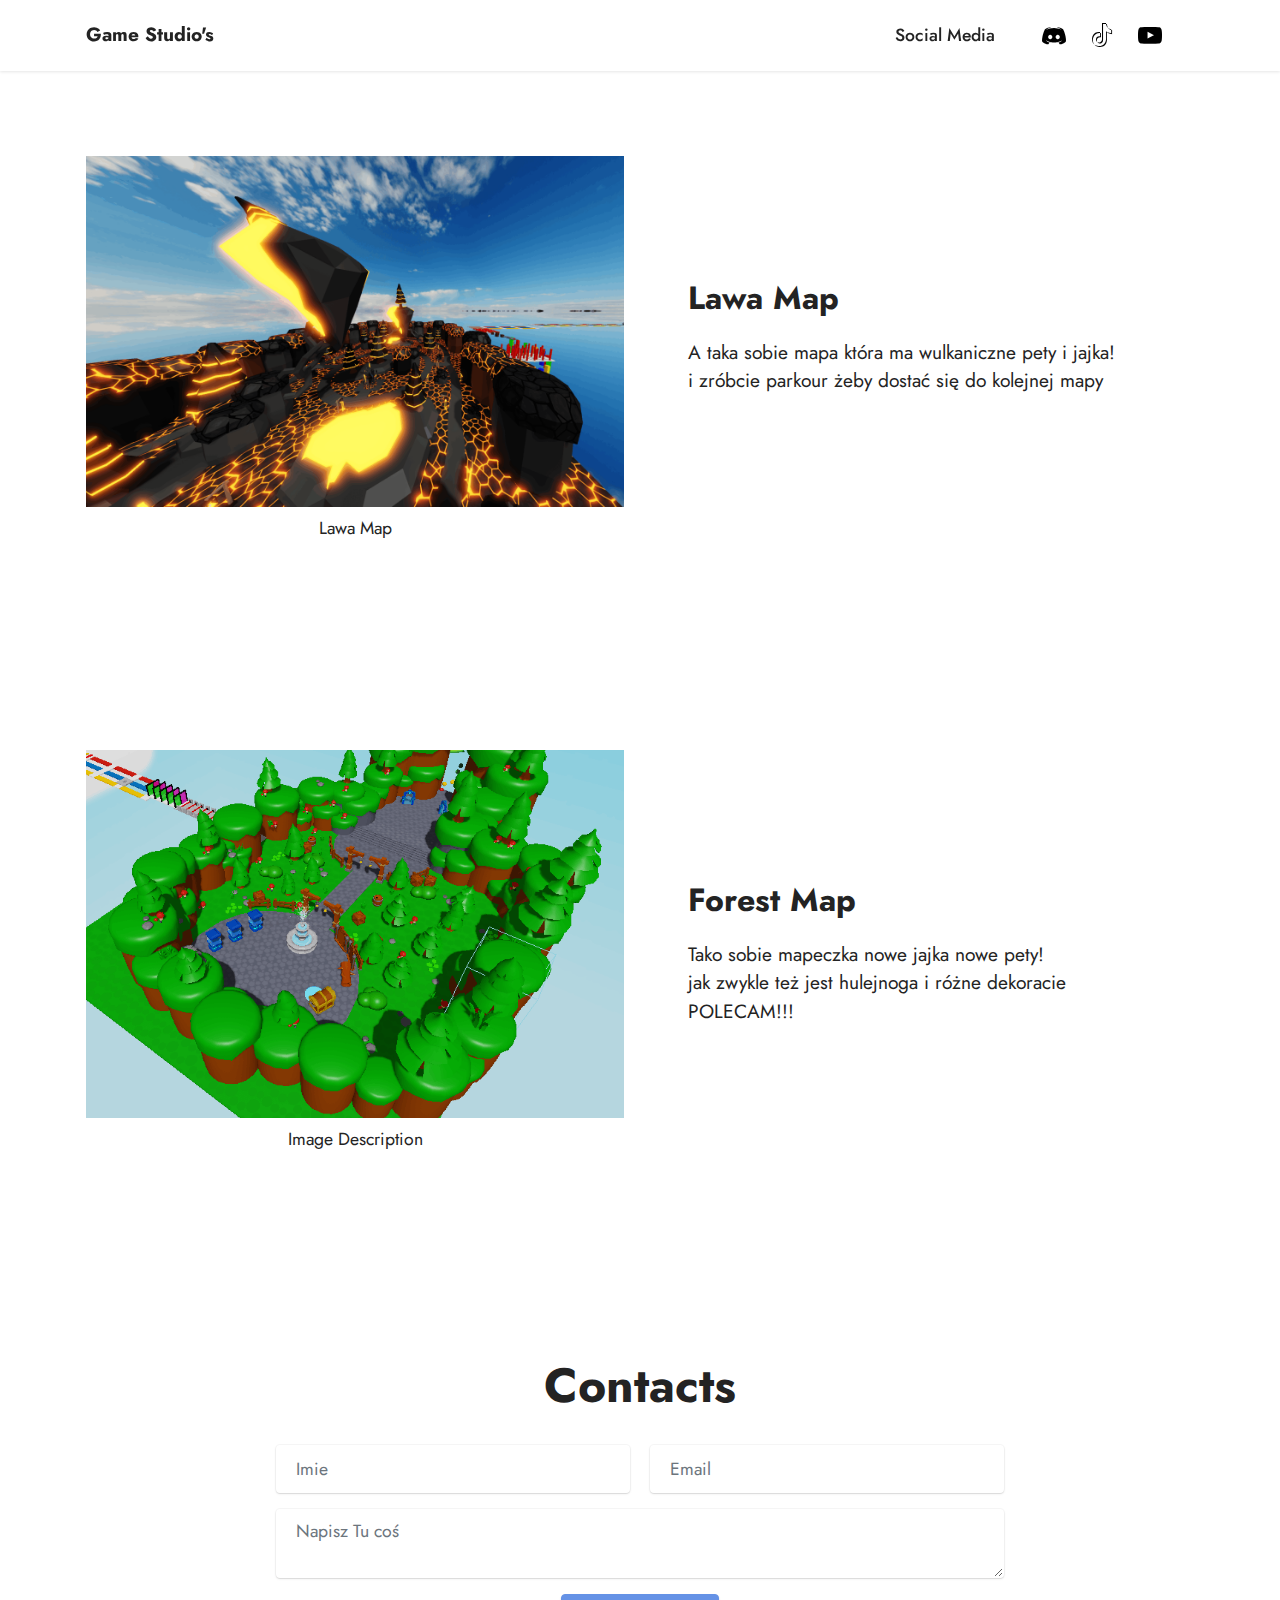
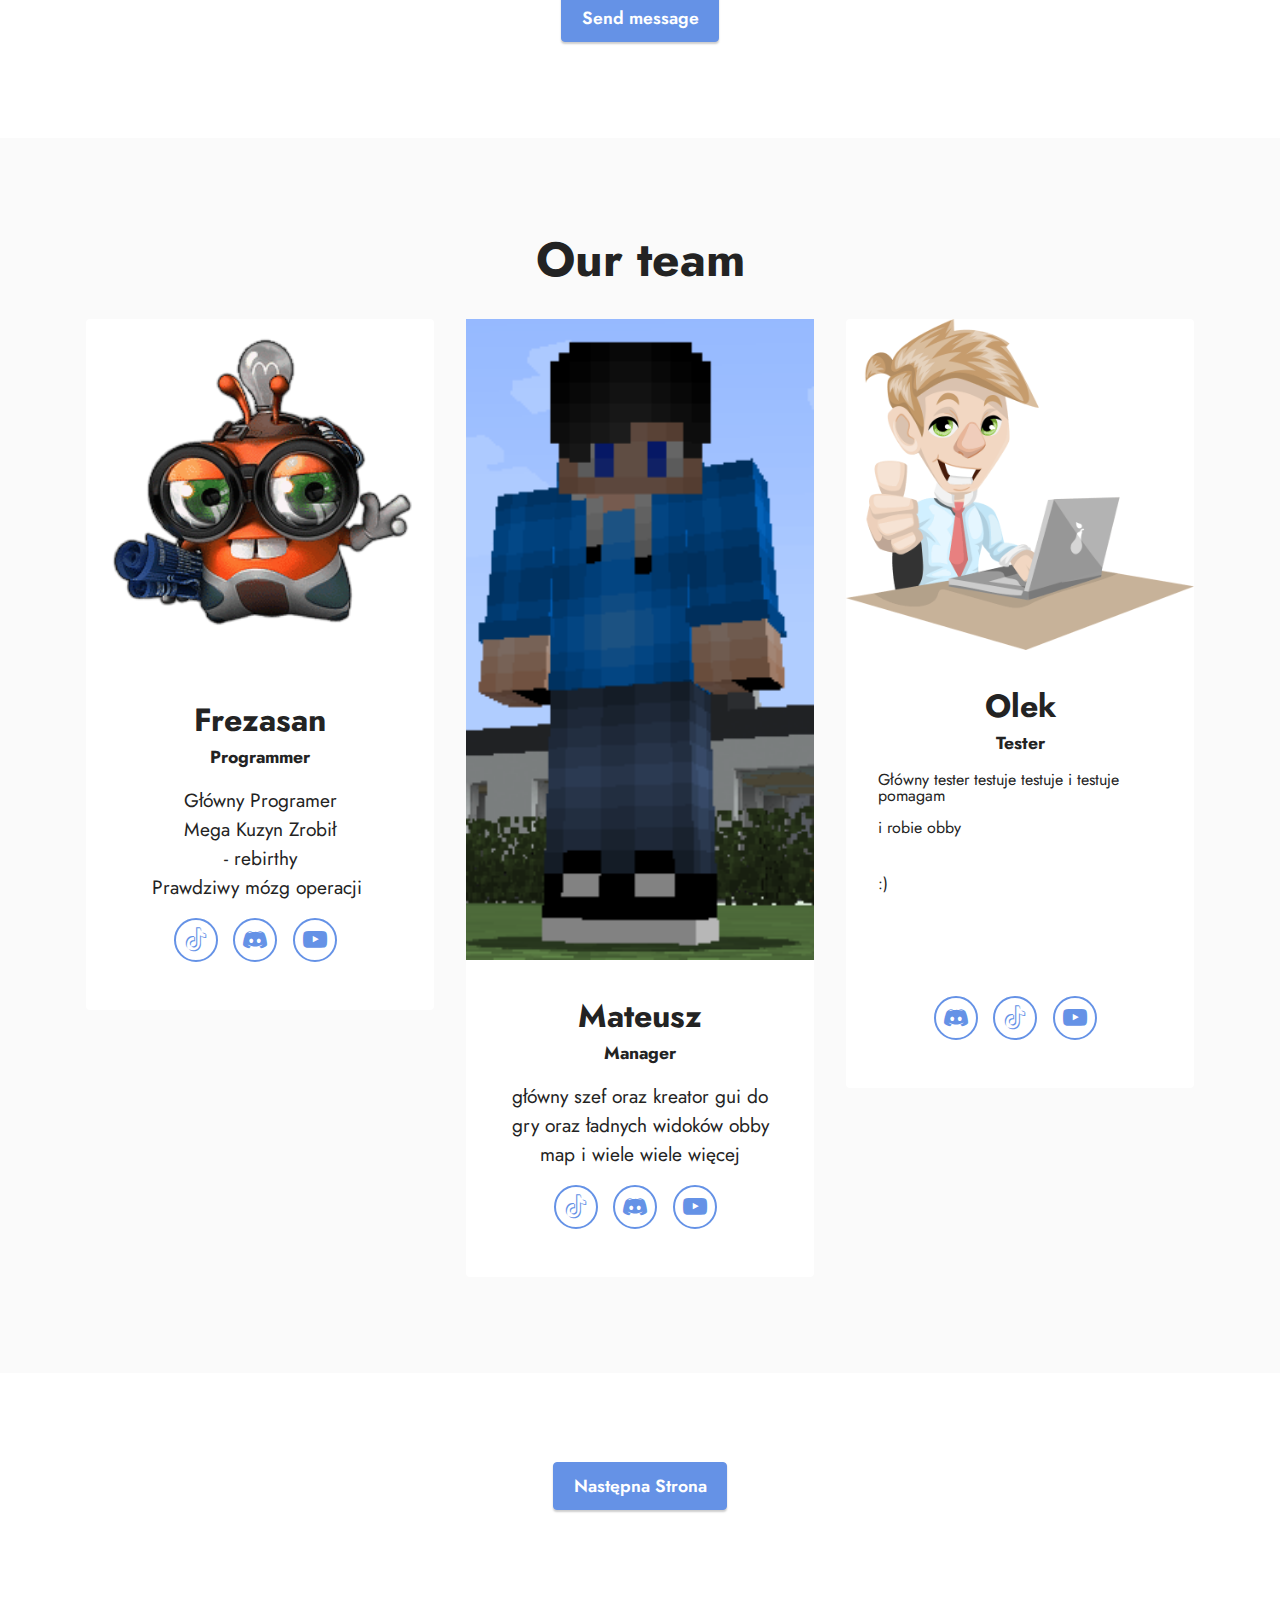
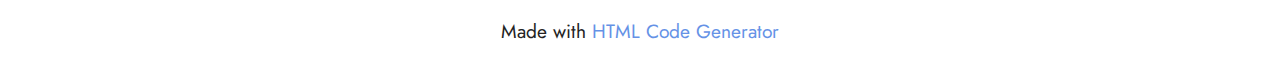
==== commit 2f46480d: "Add files via upload" ====
--- a/index.html
+++ b/index.html
@@ -10,7 +10,7 @@
   <meta name="description" content="">
   
   
-  <title>Home</title>
+  <title>strona główna</title>
   <link rel="stylesheet" href="assets/bootstrap/css/bootstrap.min.css">
   <link rel="stylesheet" href="assets/bootstrap/css/bootstrap-grid.min.css">
   <link rel="stylesheet" href="assets/bootstrap/css/bootstrap-reboot.min.css">
@@ -126,7 +126,7 @@
         </div>
         <div class="row justify-content-center mt-4">
             <div class="col-lg-8 mx-auto mbr-form" data-form-type="formoid">
-                <form action="https://mobirise.eu/" method="POST" class="mbr-form form-with-styler" data-form-title="Form Name"><input type="hidden" name="email" data-form-email="true" value="k2SDSgLLcsyGO9oJZUUzWiwn0sie737CnsV9lfz2QdLm0H4w/SPMigRbTn5WNDjKJdFRLqPvyVwB0y7IXFfLaw/qZVMZ4ipmIB9gosmOMdXpPDCb41FUUbUin0Lz4UrW">
+                <form action="https://mobirise.eu/" method="POST" class="mbr-form form-with-styler" data-form-title="Form Name"><input type="hidden" name="email" data-form-email="true" value="k5QOx/j7u9L9E9V8CNBj3RSYvZBSM7JlZpiqXK4fXDdbJHXA1IC5Tsoo9P3TYAF14A1kKwR+JVvTUb9BEw73ZBkn+kdE+a0XpFkIS2PdxyBmu7inLLvg5Gm/Iz9VDG7C">
                     <div class="row">
                         <div hidden="hidden" data-form-alert="" class="alert alert-success col-12">Dzieki Na pewno Otrzymam</div>
                         <div hidden="hidden" data-form-alert-danger="" class="alert alert-danger col-12">
@@ -135,16 +135,14 @@
                     </div>
                     <div class="dragArea row">
                         <div class="col-md col-sm-12 form-group mb-3" data-for="name">
-                            <input type="text" name="name" placeholder="Name" data-form-field="name" class="form-control" value="" id="name-form5-5">
+                            <input type="text" name="name" placeholder="Imie" data-form-field="name" class="form-control" value="" id="name-form5-5">
                         </div>
                         <div class="col-md col-sm-12 form-group mb-3" data-for="email">
-                            <input type="email" name="email" placeholder="E-mail" data-form-field="email" class="form-control" value="" id="email-form5-5">
-                        </div>
-                        <div class="col-12 form-group mb-3" data-for="url">
-                            <input type="url" name="url" placeholder="Your Site" data-form-field="url" class="form-control" value="" id="url-form5-5">
-                        </div>
+                            <input type="email" name="email" placeholder="Email" data-form-field="email" class="form-control" value="" id="email-form5-5">
+                        </div>
+                        
                         <div class="col-12 form-group mb-3" data-for="textarea">
-                            <textarea name="textarea" placeholder="Message" data-form-field="textarea" class="form-control" id="textarea-form5-5"></textarea>
+                            <textarea name="textarea" placeholder="Napisz Tu coś" data-form-field="textarea" class="form-control" id="textarea-form5-5"></textarea>
                         </div>
                         <div class="col-lg-12 col-md-12 col-sm-12 align-center mbr-section-btn">
                             <button type="submit" class="btn btn-primary display-4">Send message</button>
@@ -289,7 +287,7 @@
             </div>
         </div>
     </div>
-</section><section class="display-7" style="padding: 0;align-items: center;justify-content: center;flex-wrap: wrap;    align-content: center;display: flex;position: relative;height: 4rem;"><a href="https://mobiri.se/2910805" style="flex: 1 1;height: 4rem;position: absolute;width: 100%;z-index: 1;"><img alt="" style="height: 4rem;" src="[data-uri]"></a><p style="margin: 0;text-align: center;" class="display-7">Designed with &#8204;</p><a style="z-index:1" href="https://mobirise.com">Mobirise.com </a></section><script src="assets/bootstrap/js/bootstrap.bundle.min.js"></script>  <script src="assets/smoothscroll/smooth-scroll.js"></script>  <script src="assets/ytplayer/index.js"></script>  <script src="assets/dropdown/js/navbar-dropdown.js"></script>  <script src="assets/theme/js/script.js"></script>  <script src="assets/formoid/formoid.min.js"></script>  
+</section><section class="display-7" style="padding: 0;align-items: center;justify-content: center;flex-wrap: wrap;    align-content: center;display: flex;position: relative;height: 4rem;"><a href="https://mobiri.se/2910805" style="flex: 1 1;height: 4rem;position: absolute;width: 100%;z-index: 1;"><img alt="" style="height: 4rem;" src="[data-uri]"></a><p style="margin: 0;text-align: center;" class="display-7">Made with  &#8204;</p><a style="z-index:1" href="https://mobirise.com/builder/html-code-generator.html">HTML Code Generator</a></section><script src="assets/bootstrap/js/bootstrap.bundle.min.js"></script>  <script src="assets/smoothscroll/smooth-scroll.js"></script>  <script src="assets/ytplayer/index.js"></script>  <script src="assets/dropdown/js/navbar-dropdown.js"></script>  <script src="assets/theme/js/script.js"></script>  <script src="assets/formoid/formoid.min.js"></script>  
   
   
 </body>
